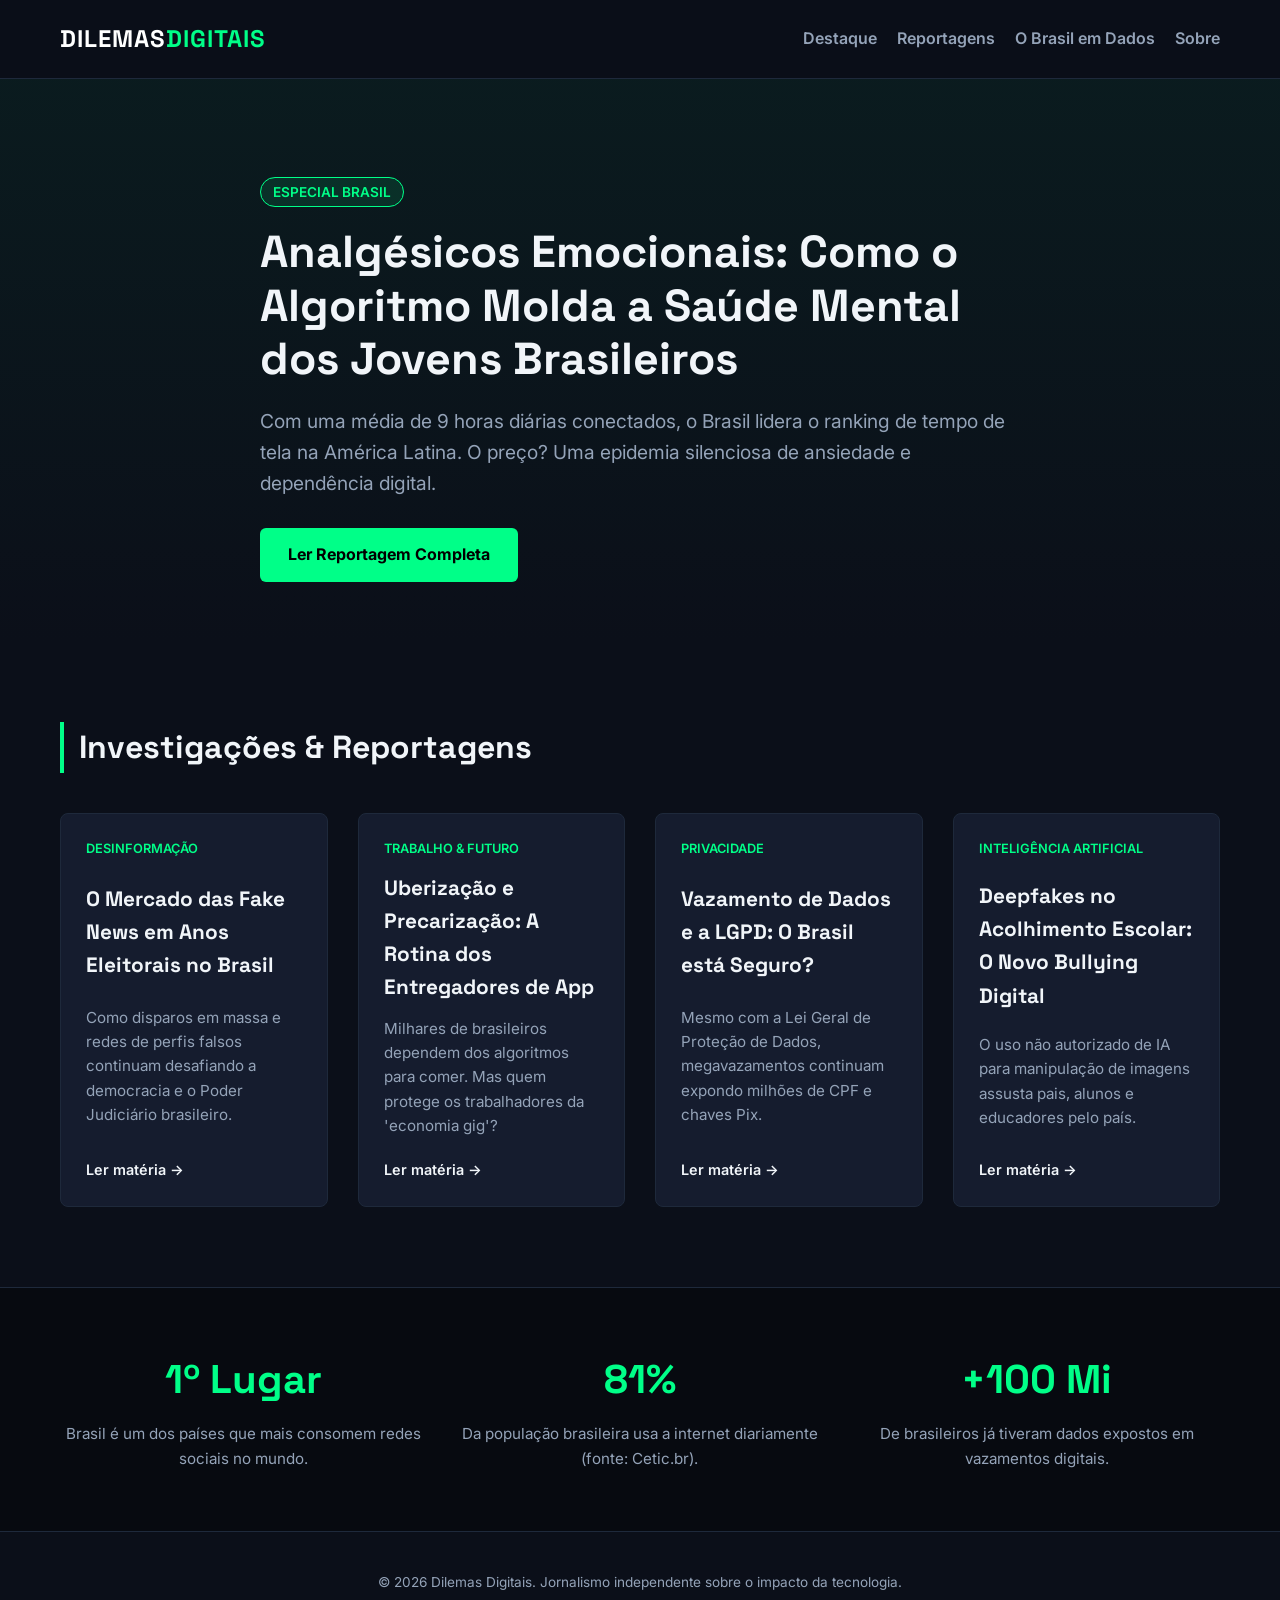
==== index.html @ 6accf489 "index e css" ====
<!DOCTYPE html>
<html lang="pt-BR">
<head>
    <meta charset="UTF-8">
    <meta name="viewport" content="width=device-width, initial-scale=1.0">
    <title>Dilemas Digitais | O Impacto da Tecnologia no Brasil</title>
    <link rel="stylesheet" href="style.css">
    <link rel="preconnect" href="https://fonts.googleapis.com">
    <link rel="preconnect" href="https://fonts.gstatic.com" crossorigin>
    <link href="https://fonts.googleapis.com/css2?family=Inter:wght@300;400;600;800&family=Space+Grotesk:wght@500;700&display=swap" rel="stylesheet">
</head>
<body>

    <header class="header">
        <div class="container nav-container">
            <a href="#" class="logo">DILEMAS<span>DIGITAIS</span></a>
            <nav>
                <ul class="nav-links">
                    <li><a href="#destaque">Destaque</a></li>
                    <li><a href="#reportagens">Reportagens</a></li>
                    <li><a href="#dados">O Brasil em Dados</a></li>
                    <li><a href="#sobre">Sobre</a></li>
                </ul>
            </nav>
        </div>
    </header>

    <section id="destaque" class="hero">
        <div class="container hero-content">
            <span class="badge">Especial Brasil</span>
            <h1>Analgésicos Emocionais: Como o Algoritmo Molda a Saúde Mental dos Jovens Brasileiros</h1>
            <p>Com uma média de 9 horas diárias conectados, o Brasil lidera o ranking de tempo de tela na América Latina. O preço? Uma epidemia silenciosa de ansiedade e dependência digital.</p>
            <a href="#" class="btn-main">Ler Reportagem Completa</a>
        </div>
    </section>

    <section id="reportagens" class="articles-section container">
        <h2 class="section-title">Investigações & Reportagens</h2>
        <div class="grid-articles">

            <article class="card">
                <div class="card-tag">Desinformação</div>
                <h3>O Mercado das Fake News em Anos Eleitorais no Brasil</h3>
                <p>Como disparos em massa e redes de perfis falsos continuam desafiando a democracia e o Poder Judiciário brasileiro.</p>
                <a href="#" class="read-more">Ler matéria &rarr;</a>
            </article>

            <article class="card">
                <div class="card-tag">Trabalho & Futuro</div>
                <h3>Uberização e Precarização: A Rotina dos Entregadores de App</h3>
                <p>Milhares de brasileiros dependem dos algoritmos para comer. Mas quem protege os trabalhadores da 'economia gig'?</p>
                <a href="#" class="read-more">Ler matéria &rarr;</a>
            </article>

            <article class="card">
                <div class="card-tag">Privacidade</div>
                <h3>Vazamento de Dados e a LGPD: O Brasil está Seguro?</h3>
                <p>Mesmo com a Lei Geral de Proteção de Dados, megavazamentos continuam expondo milhões de CPF e chaves Pix.</p>
                <a href="#" class="read-more">Ler matéria &rarr;</a>
            </article>

            <article class="card">
                <div class="card-tag">Inteligência Artificial</div>
                <h3>Deepfakes no Acolhimento Escolar: O Novo Bullying Digital</h3>
                <p>O uso não autorizado de IA para manipulação de imagens assusta pais, alunos e educadores pelo país.</p>
                <a href="#" class="read-more">Ler matéria &rarr;</a>
            </article>

        </div>
    </section>

    <section id="dados" class="stats-section">
        <div class="container grid-stats">
            <div class="stat-box">
                <h2>1º Lugar</h2>
                <p>Brasil é um dos países que mais consomem redes sociais no mundo.</p>
            </div>
            <div class="stat-box">
                <h2>81%</h2>
                <p>Da população brasileira usa a internet diariamente (fonte: Cetic.br).</p>
            </div>
            <div class="stat-box">
                <h2>+100 Mi</h2>
                <p>De brasileiros já tiveram dados expostos em vazamentos digitais.</p>
            </div>
        </div>
    </section>

    <footer class="footer">
        <div class="container footer-content">
            <p>&copy; 2026 Dilemas Digitais. Jornalismo independente sobre o impacto da tecnologia.</p>
        </div>
    </footer>

</body>
</html>
---- style.css ----
/* --- RESET E VARIÁVEIS --- */
* {
    margin: 0;
    padding: 0;
    box-sizing: border-box;
}

:root {
    --bg-color: #0b0f19;
    --card-bg: #151c2e;
    --accent-color: #00ff88;
    --text-primary: #f1f5f9;
    --text-secondary: #94a3b8;
    --font-heading: 'Space Grotesk', sans-serif;
    --font-body: 'Inter', sans-serif;
}

body {
    background-color: var(--bg-color);
    color: var(--text-primary);
    font-family: var(--font-body);
    line-height: 1.6;
}

.container {
    max-width: 1200px;
    margin: 0 auto;
    padding: 0 20px;
}

/* --- CABEÇALHO --- */
.header {
    background-color: rgba(11, 15, 25, 0.9);
    backdrop-filter: blur(10px);
    border-bottom: 1px solid #1e293b;
    position: sticky;
    top: 0;
    z-index: 100;
    padding: 20px 0;
}

.nav-container {
    display: flex;
    justify-content: space-between;
    align-items: center;
}

.logo {
    font-family: var(--font-heading);
    font-size: 1.5rem;
    font-weight: 700;
    color: #fff;
    text-decoration: none;
    letter-spacing: 1px;
}

.logo span {
    color: var(--accent-color);
}

.nav-links {
    display: flex;
    list-style: none;
    gap: 20px;
}

.nav-links a {
    color: var(--text-secondary);
    text-decoration: none;
    font-weight: 600;
    transition: color 0.3s;
}

.nav-links a:hover {
    color: var(--accent-color);
}

/* --- HERO SECTION --- */
.hero {
    padding: 100px 0 60px;
    background: linear-gradient(180deg, rgba(0, 255, 136, 0.05) 0%, rgba(11, 15, 25, 1) 100%);
}

.hero-content {
    max-width: 800px;
}

.badge {
    background-color: rgba(0, 255, 136, 0.1);
    color: var(--accent-color);
    padding: 6px 12px;
    border-radius: 20px;
    font-size: 0.85rem;
    font-weight: 600;
    text-transform: uppercase;
    border: 1px solid var(--accent-color);
}

.hero h1 {
    font-family: var(--font-heading);
    font-size: 2.8rem;
    margin: 20px 0;
    line-height: 1.2;
}

.hero p {
    color: var(--text-secondary);
    font-size: 1.2rem;
    margin-bottom: 30px;
}

.btn-main {
    display: inline-block;
    background-color: var(--accent-color);
    color: #000;
    padding: 14px 28px;
    border-radius: 6px;
    text-decoration: none;
    font-weight: 700;
    transition: transform 0.2s, box-shadow 0.2s;
}

.btn-main:hover {
    transform: translateY(-2px);
    box-shadow: 0 0 15px rgba(0, 255, 136, 0.4);
}

/* --- REPORTAGENS (GRID) --- */
.articles-section {
    padding: 80px 20px;
}

.section-title {
    font-family: var(--font-heading);
    font-size: 2rem;
    margin-bottom: 40px;
    border-left: 4px solid var(--accent-color);
    padding-left: 15px;
}

.grid-articles {
    display: grid;
    grid-template-columns: repeat(auto-fit, minmax(260px, 1fr));
    gap: 30px;
}

.card {
    background-color: var(--card-bg);
    border: 1px solid #1e293b;
    border-radius: 8px;
    padding: 25px;
    display: flex;
    flex-direction: column;
    justify-content: space-between;
    transition: border-color 0.3s, transform 0.3s;
}

.card:hover {
    border-color: var(--accent-color);
    transform: translateY(-5px);
}

.card-tag {
    color: var(--accent-color);
    font-size: 0.8rem;
    font-weight: 600;
    text-transform: uppercase;
    margin-bottom: 12px;
}

.card h3 {
    font-family: var(--font-heading);
    font-size: 1.3rem;
    margin-bottom: 12px;
}

.card p {
    color: var(--text-secondary);
    font-size: 0.95rem;
    margin-bottom: 20px;
}

.read-more {
    color: var(--text-primary);
    text-decoration: none;
    font-weight: 600;
    font-size: 0.9rem;
    transition: color 0.3s;
}

.card:hover .read-more {
    color: var(--accent-color);
}

/* --- SEÇÃO DADOS/ESTATÍSTICAS --- */
.stats-section {
    background-color: #070a10;
    border-top: 1px solid #1e293b;
    border-bottom: 1px solid #1e293b;
    padding: 60px 0;
}

.grid-stats {
    display: grid;
    grid-template-columns: repeat(auto-fit, minmax(200px, 1fr));
    gap: 30px;
    text-align: center;
}

.stat-box h2 {
    font-family: var(--font-heading);
    font-size: 2.5rem;
    color: var(--accent-color);
    margin-bottom: 10px;
}

.stat-box p {
    color: var(--text-secondary);
    font-size: 0.95rem;
}

/* --- RODAPÉ --- */
.footer {
    padding: 40px 0;
    text-align: center;
    color: var(--text-secondary);
    font-size: 0.85rem;
}

/* --- RESPONSIVIDADE --- */
@media (max-width: 768px) {
    .nav-container {
        flex-direction: column;
        gap: 15px;
    }
    
    .hero h1 {
        font-size: 2rem;
    }
}
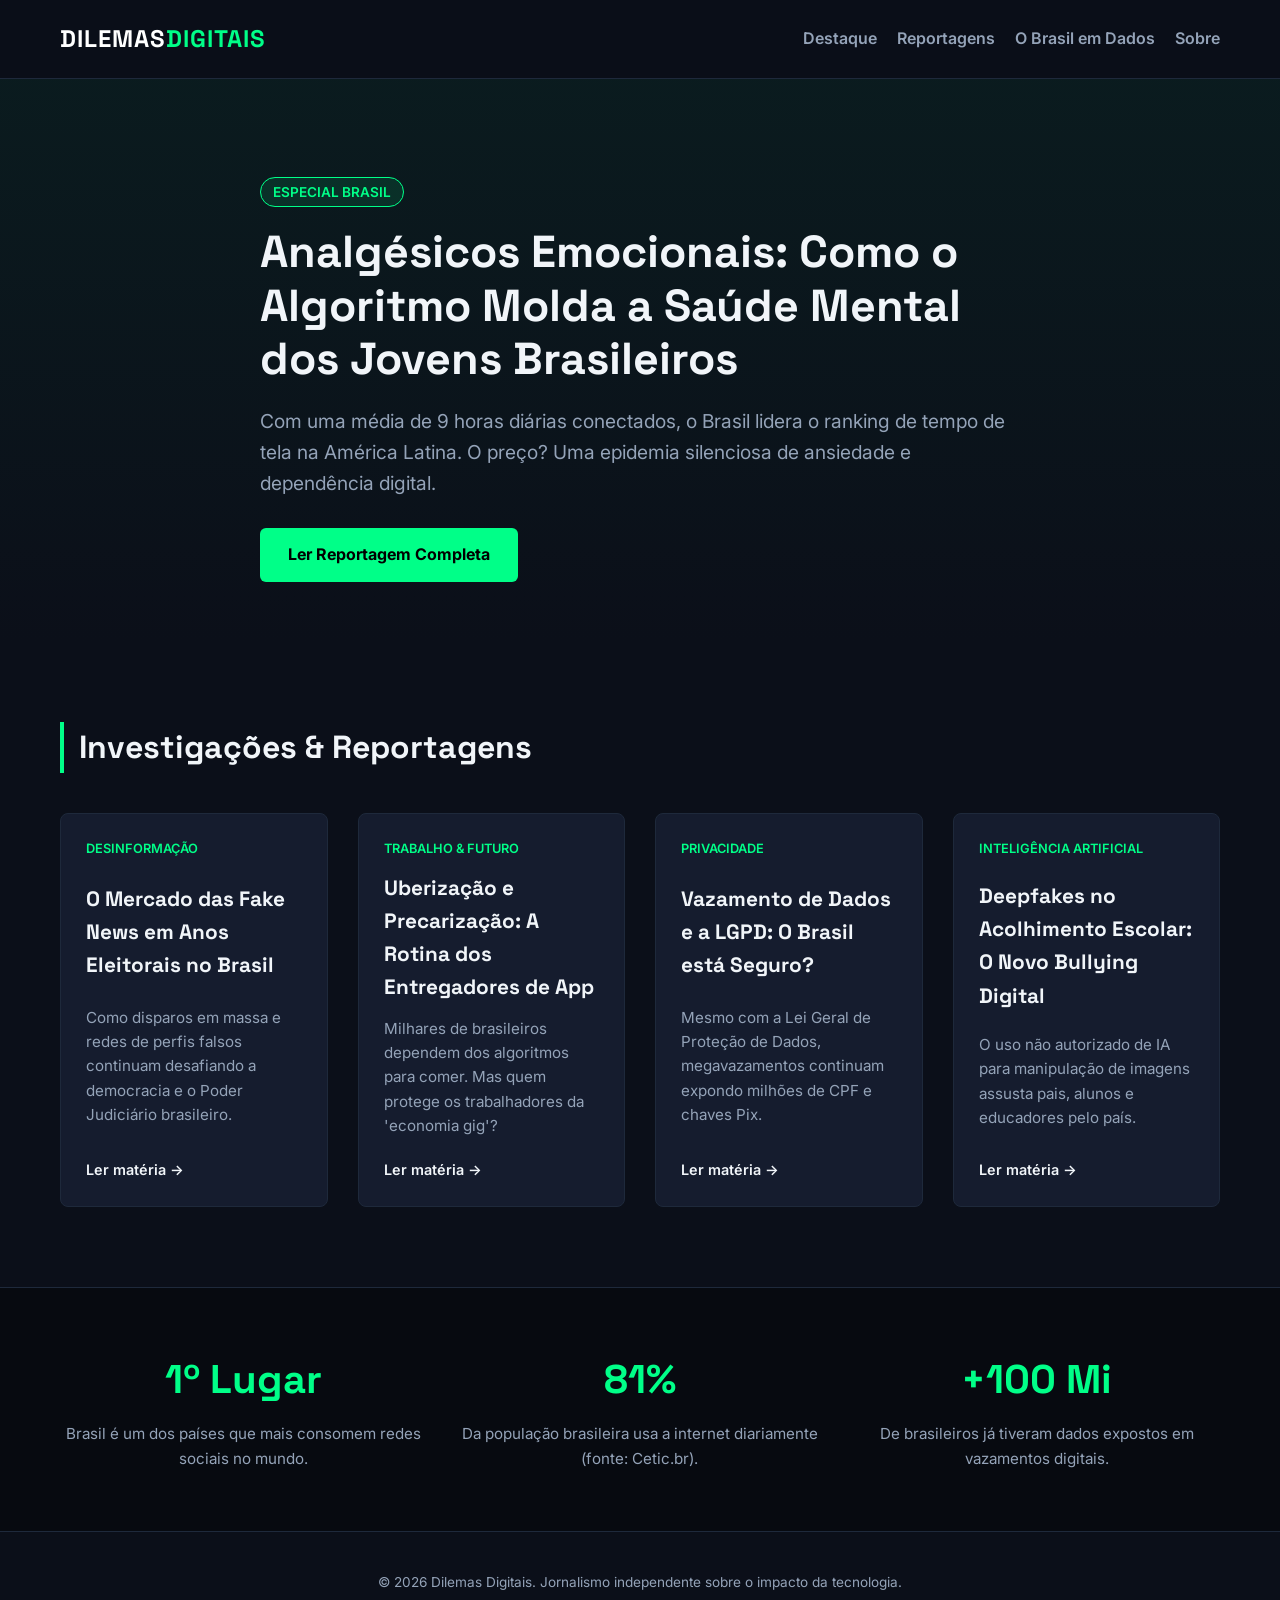
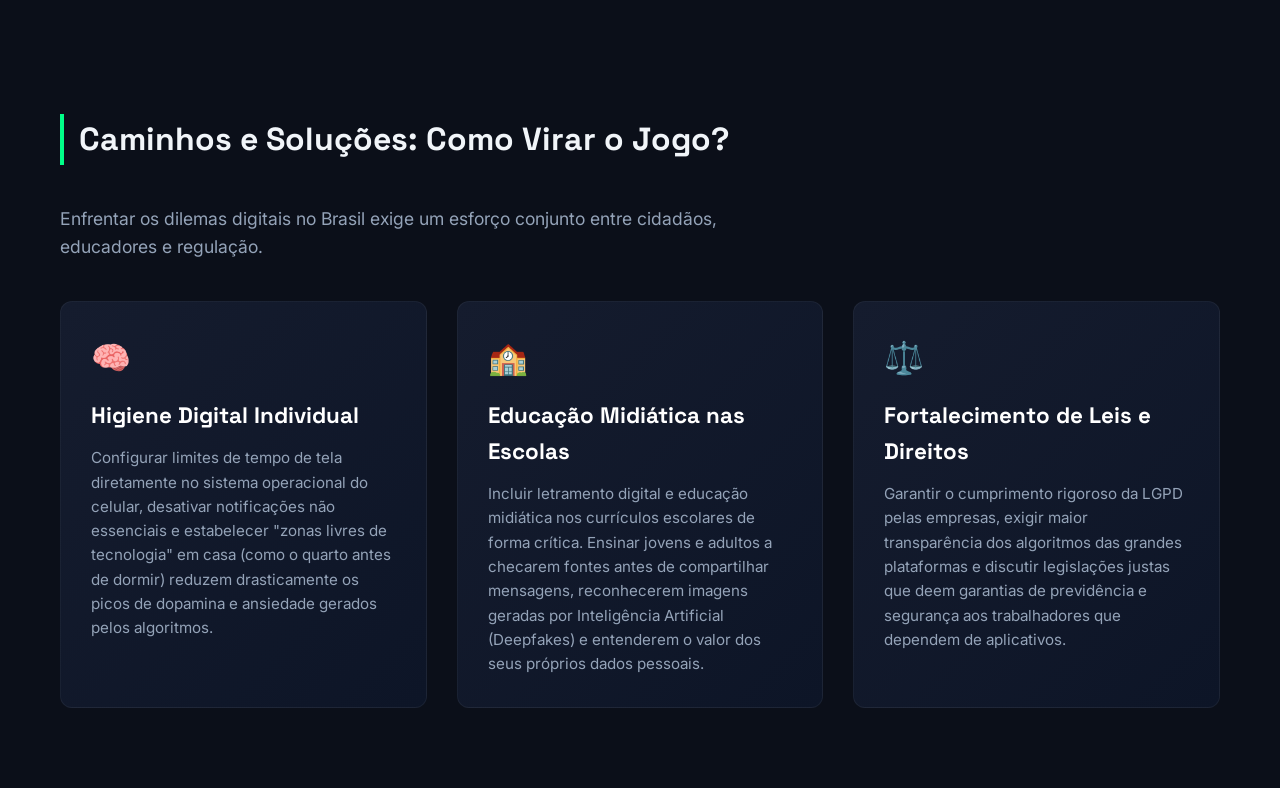
==== commit 7eda8b0d: "dilemas e solução" ====
--- a/index.html
+++ b/index.html
@@ -93,4 +93,34 @@
     </footer>
 
 </body>
-</html>+</html>
+<!-- Seção de Soluções e Caminhos -->
+    <section id="solucoes" class="solutions-section container">
+        <h2 class="section-title">Caminhos e Soluções: Como Virar o Jogo?</h2>
+        <p class="section-subtitle">Enfrentar os dilemas digitais no Brasil exige um esforço conjunto entre cidadãos, educadores e regulação.</p>
+        
+        <div class="grid-solutions">
+            
+            <!-- Bloco 1 -->
+            <div class="solution-box">
+                <div class="icon-wrap">🧠</div>
+                <h3>Higiene Digital Individual</h3>
+                <p>Configurar limites de tempo de tela diretamente no sistema operacional do celular, desativar notificações não essenciais e estabelecer "zonas livres de tecnologia" em casa (como o quarto antes de dormir) reduzem drasticamente os picos de dopamina e ansiedade gerados pelos algoritmos.</p>
+            </div>
+
+            <!-- Bloco 2 -->
+            <div class="solution-box">
+                <div class="icon-wrap">🏫</div>
+                <h3>Educação Midiática nas Escolas</h3>
+                <p>Incluir letramento digital e educação midiática nos currículos escolares de forma crítica. Ensinar jovens e adultos a checarem fontes antes de compartilhar mensagens, reconhecerem imagens geradas por Inteligência Artificial (Deepfakes) e entenderem o valor dos seus próprios dados pessoais.</p>
+            </div>
+
+            <!-- Bloco 3 -->
+            <div class="solution-box">
+                <div class="icon-wrap">⚖️</div>
+                <h3>Fortalecimento de Leis e Direitos</h3>
+                <p>Garantir o cumprimento rigoroso da LGPD pelas empresas, exigir maior transparência dos algoritmos das grandes plataformas e discutir legislações justas que deem garantias de previdência e segurança aos trabalhadores que dependem de aplicativos.</p>
+            </div>
+
+        </div>
+    </section>
--- a/style.css
+++ b/style.css
@@ -237,4 +237,52 @@
     .hero h1 {
         font-size: 2rem;
     }
+}
+/* --- SEÇÃO DE SOLUÇÕES --- */
+.solutions-section {
+    padding: 80px 20px;
+}
+
+.section-subtitle {
+    color: var(--text-secondary);
+    font-size: 1.1rem;
+    margin-bottom: 40px;
+    max-width: 700px;
+}
+
+.grid-solutions {
+    display: grid;
+    grid-template-columns: repeat(auto-fit, minmax(300px, 1fr));
+    gap: 30px;
+}
+
+.solution-box {
+    background: linear-gradient(135deg, #151c2e 0%, #0d1527 100%);
+    border: 1px solid rgba(255, 255, 255, 0.05);
+    border-radius: 12px;
+    padding: 30px;
+    transition: transform 0.3s;
+}
+
+.solution-box:hover {
+    transform: translateY(-3px);
+    box-shadow: 0 10px 20px rgba(0, 0, 0, 0.2);
+}
+
+.icon-wrap {
+    font-size: 2rem;
+    margin-bottom: 15px;
+}
+
+.solution-box h3 {
+    font-family: var(--font-heading);
+    font-size: 1.4rem;
+    color: #fff;
+    margin-bottom: 12px;
+}
+
+.solution-box p {
+    color: var(--text-secondary);
+    font-size: 0.95rem;
+    line-height: 1.6;
 }
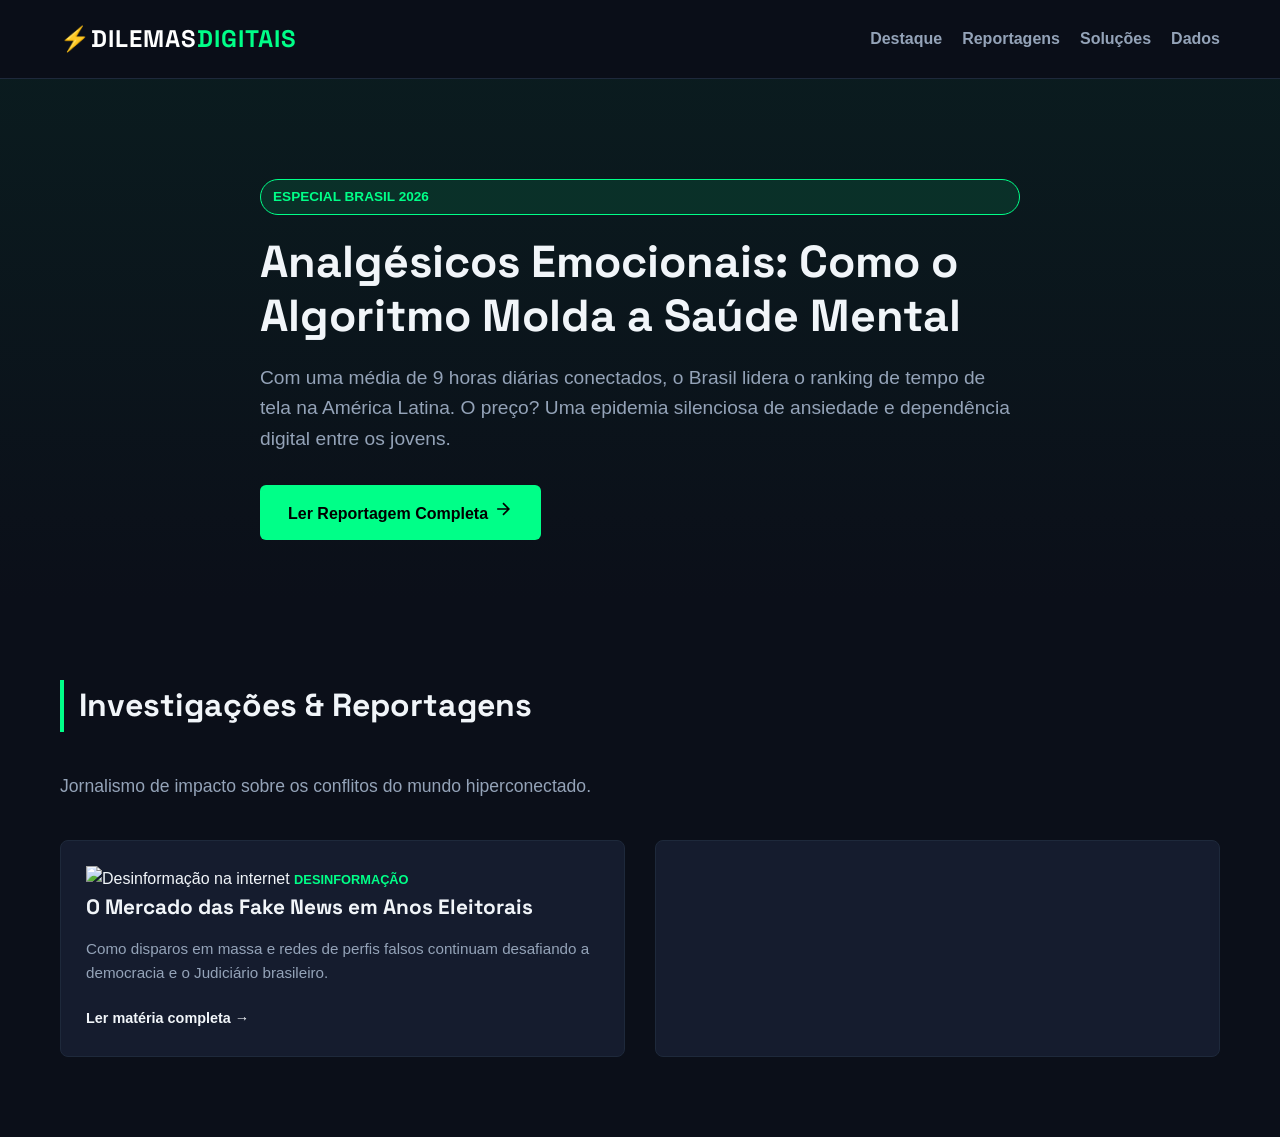
==== commit 5d8253c9: "kkkkk" ====
--- a/index.html
+++ b/index.html
@@ -7,120 +7,60 @@
     <link rel="stylesheet" href="style.css">
     <link rel="preconnect" href="https://fonts.googleapis.com">
     <link rel="preconnect" href="https://fonts.gstatic.com" crossorigin>
-    <link href="https://fonts.googleapis.com/css2?family=Inter:wght@300;400;600;800&family=Space+Grotesk:wght@500;700&display=swap" rel="stylesheet">
+    <link href="https://fonts.googleapis.com/css2?family=Plus+Jakarta+Sans:wght@400;600;700;800&family=Space+Grotesk:wght@500;700&display=swap" rel="stylesheet">
 </head>
 <body>
 
     <header class="header">
         <div class="container nav-container">
-            <a href="#" class="logo">DILEMAS<span>DIGITAIS</span></a>
+            <a href="index.html" class="logo">
+                <span class="logo-icon">⚡</span>DILEMAS<span class="highlight">DIGITAIS</span>
+            </a>
             <nav>
                 <ul class="nav-links">
                     <li><a href="#destaque">Destaque</a></li>
                     <li><a href="#reportagens">Reportagens</a></li>
-                    <li><a href="#dados">O Brasil em Dados</a></li>
-                    <li><a href="#sobre">Sobre</a></li>
+                    <li><a href="#solucoes">Soluções</a></li>
+                    <li><a href="#dados">Dados</a></li>
                 </ul>
             </nav>
         </div>
     </header>
 
-    <section id="destaque" class="hero">
-        <div class="container hero-content">
-            <span class="badge">Especial Brasil</span>
-            <h1>Analgésicos Emocionais: Como o Algoritmo Molda a Saúde Mental dos Jovens Brasileiros</h1>
-            <p>Com uma média de 9 horas diárias conectados, o Brasil lidera o ranking de tempo de tela na América Latina. O preço? Uma epidemia silenciosa de ansiedade e dependência digital.</p>
-            <a href="#" class="btn-main">Ler Reportagem Completa</a>
-        </div>
-    </section>
+    <main>
+        <section id="destaque" class="hero">
+            <div class="hero-overlay"></div>
+            <div class="container hero-content">
+                <div class="badge"><span class="pulse-dot"></span> Especial Brasil 2026</div>
+                <h1>Analgésicos Emocionais: Como o Algoritmo Molda a Saúde Mental</h1>
+                <p>Com uma média de 9 horas diárias conectados, o Brasil lidera o ranking de tempo de tela na América Latina. O preço? Uma epidemia silenciosa de ansiedade e dependência digital entre os jovens.</p>
+                <a href="materia-saude-mental.html" class="btn-main">
+                    <span>Ler Reportagem Completa</span>
+                    <svg width="20" height="20" viewBox="0 0 24 24" fill="none" stroke="currentColor" stroke-width="2"><path d="M5 12h14M12 5l7 7-7 7"/></svg>
+                </a>
+            </div>
+        </section>
 
-    <section id="reportagens" class="articles-section container">
-        <h2 class="section-title">Investigações & Reportagens</h2>
-        <div class="grid-articles">
-
-            <article class="card">
-                <div class="card-tag">Desinformação</div>
-                <h3>O Mercado das Fake News em Anos Eleitorais no Brasil</h3>
-                <p>Como disparos em massa e redes de perfis falsos continuam desafiando a democracia e o Poder Judiciário brasileiro.</p>
-                <a href="#" class="read-more">Ler matéria &rarr;</a>
-            </article>
-
-            <article class="card">
-                <div class="card-tag">Trabalho & Futuro</div>
-                <h3>Uberização e Precarização: A Rotina dos Entregadores de App</h3>
-                <p>Milhares de brasileiros dependem dos algoritmos para comer. Mas quem protege os trabalhadores da 'economia gig'?</p>
-                <a href="#" class="read-more">Ler matéria &rarr;</a>
-            </article>
-
-            <article class="card">
-                <div class="card-tag">Privacidade</div>
-                <h3>Vazamento de Dados e a LGPD: O Brasil está Seguro?</h3>
-                <p>Mesmo com a Lei Geral de Proteção de Dados, megavazamentos continuam expondo milhões de CPF e chaves Pix.</p>
-                <a href="#" class="read-more">Ler matéria &rarr;</a>
-            </article>
-
-            <article class="card">
-                <div class="card-tag">Inteligência Artificial</div>
-                <h3>Deepfakes no Acolhimento Escolar: O Novo Bullying Digital</h3>
-                <p>O uso não autorizado de IA para manipulação de imagens assusta pais, alunos e educadores pelo país.</p>
-                <a href="#" class="read-more">Ler matéria &rarr;</a>
-            </article>
-
-        </div>
-    </section>
-
-    <section id="dados" class="stats-section">
-        <div class="container grid-stats">
-            <div class="stat-box">
-                <h2>1º Lugar</h2>
-                <p>Brasil é um dos países que mais consomem redes sociais no mundo.</p>
-            </div>
-            <div class="stat-box">
-                <h2>81%</h2>
-                <p>Da população brasileira usa a internet diariamente (fonte: Cetic.br).</p>
-            </div>
-            <div class="stat-box">
-                <h2>+100 Mi</h2>
-                <p>De brasileiros já tiveram dados expostos em vazamentos digitais.</p>
-            </div>
-        </div>
-    </section>
-
-    <footer class="footer">
-        <div class="container footer-content">
-            <p>&copy; 2026 Dilemas Digitais. Jornalismo independente sobre o impacto da tecnologia.</p>
-        </div>
-    </footer>
-
-</body>
-</html>
-<!-- Seção de Soluções e Caminhos -->
-    <section id="solucoes" class="solutions-section container">
-        <h2 class="section-title">Caminhos e Soluções: Como Virar o Jogo?</h2>
-        <p class="section-subtitle">Enfrentar os dilemas digitais no Brasil exige um esforço conjunto entre cidadãos, educadores e regulação.</p>
-        
-        <div class="grid-solutions">
-            
-            <!-- Bloco 1 -->
-            <div class="solution-box">
-                <div class="icon-wrap">🧠</div>
-                <h3>Higiene Digital Individual</h3>
-                <p>Configurar limites de tempo de tela diretamente no sistema operacional do celular, desativar notificações não essenciais e estabelecer "zonas livres de tecnologia" em casa (como o quarto antes de dormir) reduzem drasticamente os picos de dopamina e ansiedade gerados pelos algoritmos.</p>
+        <section id="reportagens" class="articles-section container">
+            <div class="section-header">
+                <h2 class="section-title">Investigações & Reportagens</h2>
+                <p class="section-subtitle">Jornalismo de impacto sobre os conflitos do mundo hiperconectado.</p>
             </div>
 
-            <!-- Bloco 2 -->
-            <div class="solution-box">
-                <div class="icon-wrap">🏫</div>
-                <h3>Educação Midiática nas Escolas</h3>
-                <p>Incluir letramento digital e educação midiática nos currículos escolares de forma crítica. Ensinar jovens e adultos a checarem fontes antes de compartilhar mensagens, reconhecerem imagens geradas por Inteligência Artificial (Deepfakes) e entenderem o valor dos seus próprios dados pessoais.</p>
-            </div>
+            <div class="grid-articles">
 
-            <!-- Bloco 3 -->
-            <div class="solution-box">
-                <div class="icon-wrap">⚖️</div>
-                <h3>Fortalecimento de Leis e Direitos</h3>
-                <p>Garantir o cumprimento rigoroso da LGPD pelas empresas, exigir maior transparência dos algoritmos das grandes plataformas e discutir legislações justas que deem garantias de previdência e segurança aos trabalhadores que dependem de aplicativos.</p>
-            </div>
+                <article class="card">
+                    <div class="card-image">
+                        <img src="https://images.unsplash.com/photo-1526374965328-7f61d4dc18c5?auto=format&fit=crop&w=600&q=80" alt="Desinformação na internet">
+                        <span class="card-tag tag-red">Desinformação</span>
+                    </div>
+                    <div class="card-body">
+                        <h3>O Mercado das Fake News em Anos Eleitorais</h3>
+                        <p>Como disparos em massa e redes de perfis falsos continuam desafiando a democracia e o Judiciário brasileiro.</p>
+                        <a href="materia-fake-news.html" class="read-more">Ler matéria completa <span>&rarr;</span></a>
+                    </div>
+                </article>
 
-        </div>
-    </section>+                <article class="card">
+                    <div class="card-image">
+                        <img src="https://images.unsplash
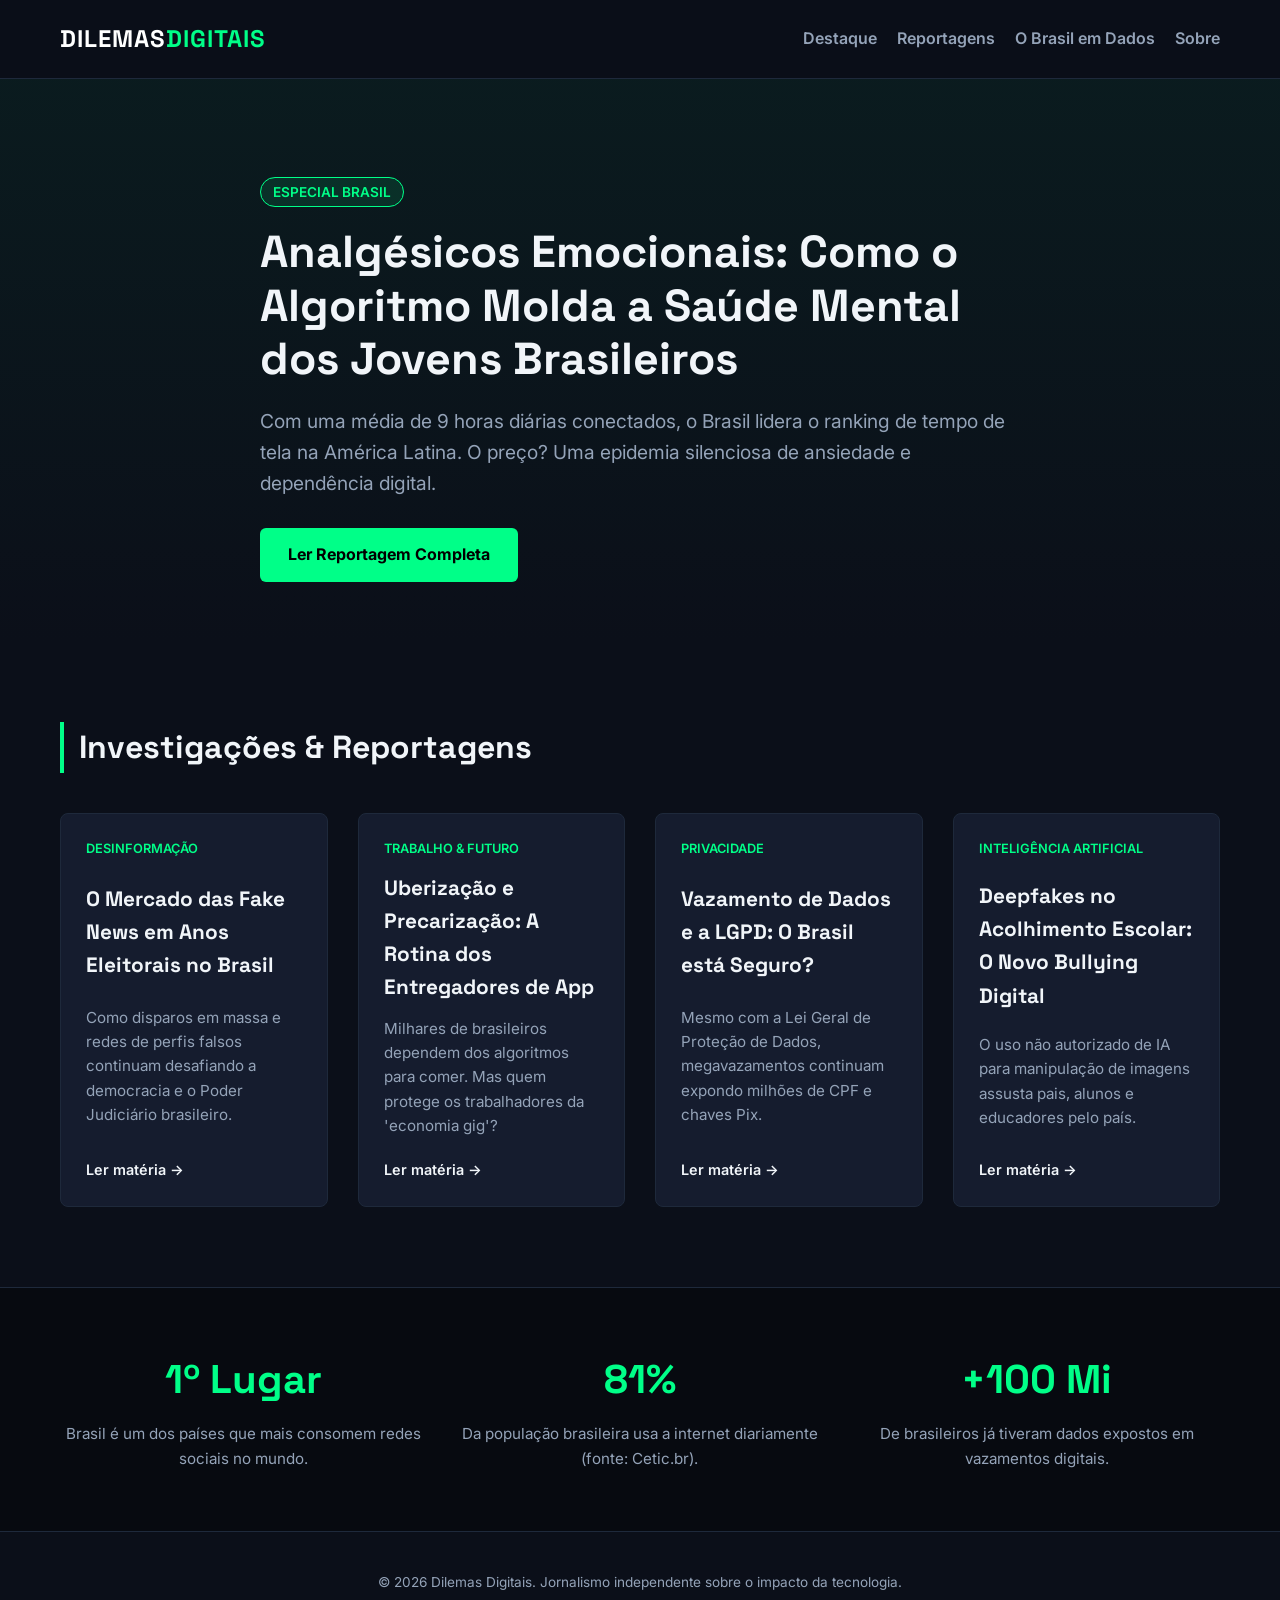
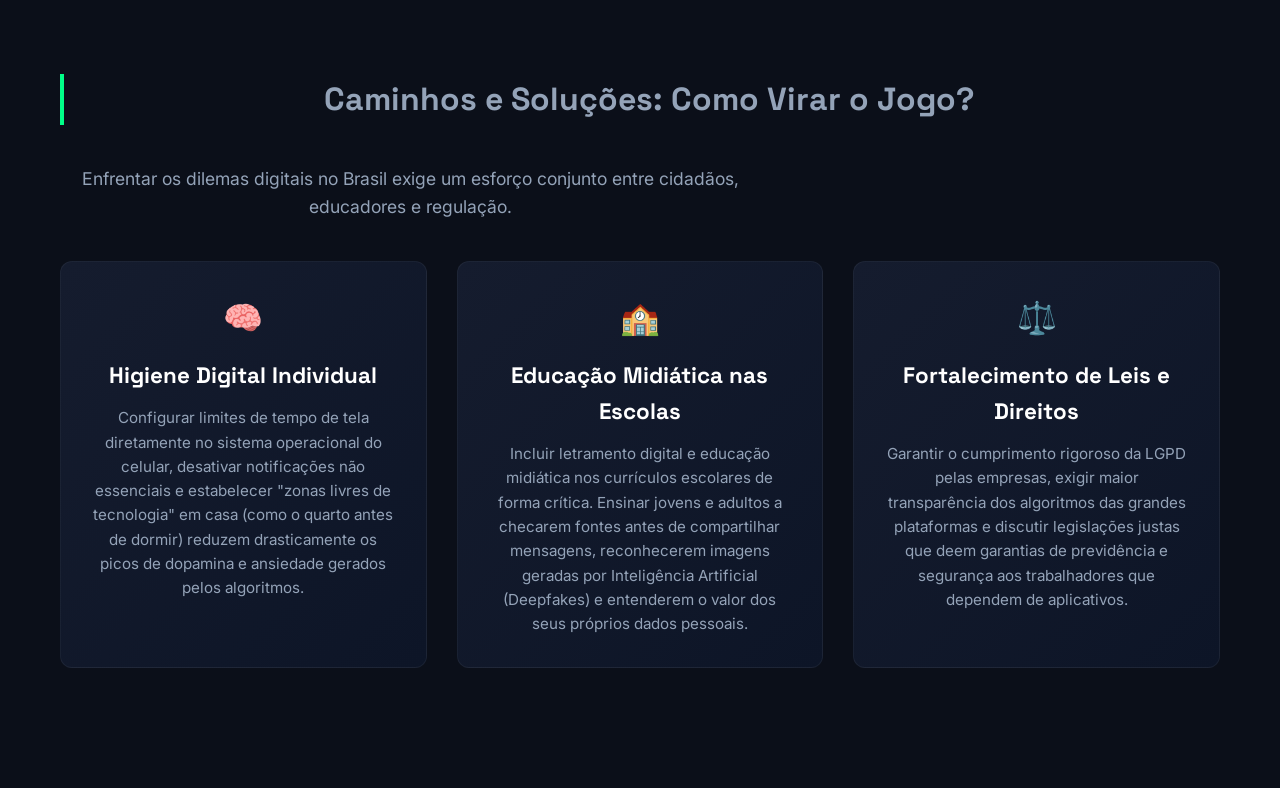
==== commit 18ce50a8: "index" ====
--- a/index.html
+++ b/index.html
@@ -7,60 +7,120 @@
     <link rel="stylesheet" href="style.css">
     <link rel="preconnect" href="https://fonts.googleapis.com">
     <link rel="preconnect" href="https://fonts.gstatic.com" crossorigin>
-    <link href="https://fonts.googleapis.com/css2?family=Plus+Jakarta+Sans:wght@400;600;700;800&family=Space+Grotesk:wght@500;700&display=swap" rel="stylesheet">
+    <link href="https://fonts.googleapis.com/css2?family=Inter:wght@300;400;600;800&family=Space+Grotesk:wght@500;700&display=swap" rel="stylesheet">
 </head>
 <body>
 
     <header class="header">
         <div class="container nav-container">
-            <a href="index.html" class="logo">
-                <span class="logo-icon">⚡</span>DILEMAS<span class="highlight">DIGITAIS</span>
-            </a>
+            <a href="#" class="logo">DILEMAS<span>DIGITAIS</span></a>
             <nav>
                 <ul class="nav-links">
                     <li><a href="#destaque">Destaque</a></li>
                     <li><a href="#reportagens">Reportagens</a></li>
-                    <li><a href="#solucoes">Soluções</a></li>
-                    <li><a href="#dados">Dados</a></li>
+                    <li><a href="#dados">O Brasil em Dados</a></li>
+                    <li><a href="#sobre">Sobre</a></li>
                 </ul>
             </nav>
         </div>
     </header>
 
-    <main>
-        <section id="destaque" class="hero">
-            <div class="hero-overlay"></div>
-            <div class="container hero-content">
-                <div class="badge"><span class="pulse-dot"></span> Especial Brasil 2026</div>
-                <h1>Analgésicos Emocionais: Como o Algoritmo Molda a Saúde Mental</h1>
-                <p>Com uma média de 9 horas diárias conectados, o Brasil lidera o ranking de tempo de tela na América Latina. O preço? Uma epidemia silenciosa de ansiedade e dependência digital entre os jovens.</p>
-                <a href="materia-saude-mental.html" class="btn-main">
-                    <span>Ler Reportagem Completa</span>
-                    <svg width="20" height="20" viewBox="0 0 24 24" fill="none" stroke="currentColor" stroke-width="2"><path d="M5 12h14M12 5l7 7-7 7"/></svg>
-                </a>
+    <section id="destaque" class="hero">
+        <div class="container hero-content">
+            <span class="badge">Especial Brasil</span>
+            <h1>Analgésicos Emocionais: Como o Algoritmo Molda a Saúde Mental dos Jovens Brasileiros</h1>
+            <p>Com uma média de 9 horas diárias conectados, o Brasil lidera o ranking de tempo de tela na América Latina. O preço? Uma epidemia silenciosa de ansiedade e dependência digital.</p>
+            <a href="#" class="btn-main">Ler Reportagem Completa</a>
+        </div>
+    </section>
+
+    <section id="reportagens" class="articles-section container">
+        <h2 class="section-title">Investigações & Reportagens</h2>
+        <div class="grid-articles">
+
+            <article class="card">
+                <div class="card-tag">Desinformação</div>
+                <h3>O Mercado das Fake News em Anos Eleitorais no Brasil</h3>
+                <p>Como disparos em massa e redes de perfis falsos continuam desafiando a democracia e o Poder Judiciário brasileiro.</p>
+                <a href="#" class="read-more">Ler matéria &rarr;</a>
+            </article>
+
+            <article class="card">
+                <div class="card-tag">Trabalho & Futuro</div>
+                <h3>Uberização e Precarização: A Rotina dos Entregadores de App</h3>
+                <p>Milhares de brasileiros dependem dos algoritmos para comer. Mas quem protege os trabalhadores da 'economia gig'?</p>
+                <a href="#" class="read-more">Ler matéria &rarr;</a>
+            </article>
+
+            <article class="card">
+                <div class="card-tag">Privacidade</div>
+                <h3>Vazamento de Dados e a LGPD: O Brasil está Seguro?</h3>
+                <p>Mesmo com a Lei Geral de Proteção de Dados, megavazamentos continuam expondo milhões de CPF e chaves Pix.</p>
+                <a href="#" class="read-more">Ler matéria &rarr;</a>
+            </article>
+
+            <article class="card">
+                <div class="card-tag">Inteligência Artificial</div>
+                <h3>Deepfakes no Acolhimento Escolar: O Novo Bullying Digital</h3>
+                <p>O uso não autorizado de IA para manipulação de imagens assusta pais, alunos e educadores pelo país.</p>
+                <a href="#" class="read-more">Ler matéria &rarr;</a>
+            </article>
+
+        </div>
+    </section>
+
+    <section id="dados" class="stats-section">
+        <div class="container grid-stats">
+            <div class="stat-box">
+                <h2>1º Lugar</h2>
+                <p>Brasil é um dos países que mais consomem redes sociais no mundo.</p>
             </div>
-        </section>
+            <div class="stat-box">
+                <h2>81%</h2>
+                <p>Da população brasileira usa a internet diariamente (fonte: Cetic.br).</p>
+            </div>
+            <div class="stat-box">
+                <h2>+100 Mi</h2>
+                <p>De brasileiros já tiveram dados expostos em vazamentos digitais.</p>
+            </div>
+        </div>
+    </section>
 
-        <section id="reportagens" class="articles-section container">
-            <div class="section-header">
-                <h2 class="section-title">Investigações & Reportagens</h2>
-                <p class="section-subtitle">Jornalismo de impacto sobre os conflitos do mundo hiperconectado.</p>
+    <footer class="footer">
+        <div class="container footer-content">
+            <p>&copy; 2026 Dilemas Digitais. Jornalismo independente sobre o impacto da tecnologia.</p>
+        </div>
+        <!-- Seção de Soluções e Caminhos -->
+    <section id="solucoes" class="solutions-section container">
+        <h2 class="section-title">Caminhos e Soluções: Como Virar o Jogo?</h2>
+        <p class="section-subtitle">Enfrentar os dilemas digitais no Brasil exige um esforço conjunto entre cidadãos, educadores e regulação.</p>
+        
+        <div class="grid-solutions">
+            
+            <!-- Bloco 1 -->
+            <div class="solution-box">
+                <div class="icon-wrap">🧠</div>
+                <h3>Higiene Digital Individual</h3>
+                <p>Configurar limites de tempo de tela diretamente no sistema operacional do celular, desativar notificações não essenciais e estabelecer "zonas livres de tecnologia" em casa (como o quarto antes de dormir) reduzem drasticamente os picos de dopamina e ansiedade gerados pelos algoritmos.</p>
             </div>
 
-            <div class="grid-articles">
+            <!-- Bloco 2 -->
+            <div class="solution-box">
+                <div class="icon-wrap">🏫</div>
+                <h3>Educação Midiática nas Escolas</h3>
+                <p>Incluir letramento digital e educação midiática nos currículos escolares de forma crítica. Ensinar jovens e adultos a checarem fontes antes de compartilhar mensagens, reconhecerem imagens geradas por Inteligência Artificial (Deepfakes) e entenderem o valor dos seus próprios dados pessoais.</p>
+            </div>
 
-                <article class="card">
-                    <div class="card-image">
-                        <img src="https://images.unsplash.com/photo-1526374965328-7f61d4dc18c5?auto=format&fit=crop&w=600&q=80" alt="Desinformação na internet">
-                        <span class="card-tag tag-red">Desinformação</span>
-                    </div>
-                    <div class="card-body">
-                        <h3>O Mercado das Fake News em Anos Eleitorais</h3>
-                        <p>Como disparos em massa e redes de perfis falsos continuam desafiando a democracia e o Judiciário brasileiro.</p>
-                        <a href="materia-fake-news.html" class="read-more">Ler matéria completa <span>&rarr;</span></a>
-                    </div>
-                </article>
+            <!-- Bloco 3 -->
+            <div class="solution-box">
+                <div class="icon-wrap">⚖️</div>
+                <h3>Fortalecimento de Leis e Direitos</h3>
+                <p>Garantir o cumprimento rigoroso da LGPD pelas empresas, exigir maior transparência dos algoritmos das grandes plataformas e discutir legislações justas que deem garantias de previdência e segurança aos trabalhadores que dependem de aplicativos.</p>
+            </div>
 
-                <article class="card">
-                    <div class="card-image">
-                        <img src="https://images.unsplash+        </div>
+    </section>
+    </footer>
+
+</body>
+</html>
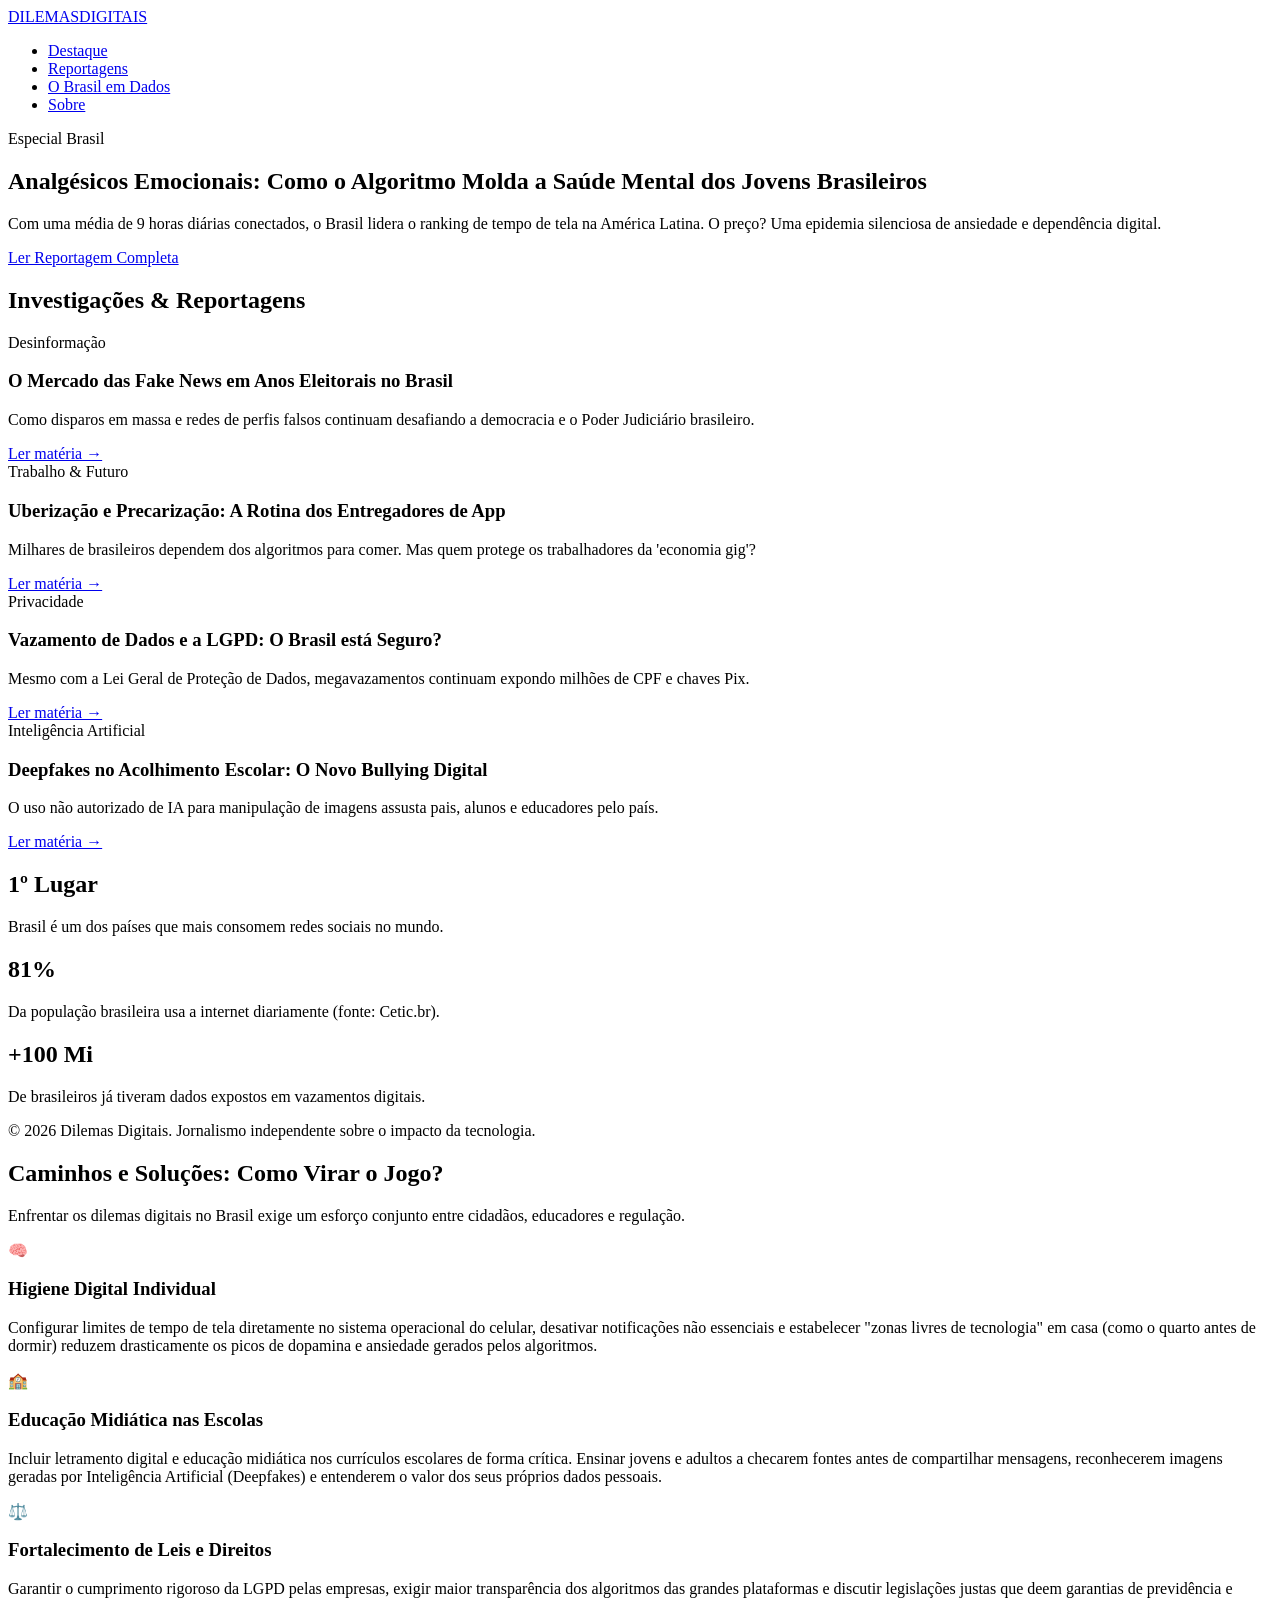
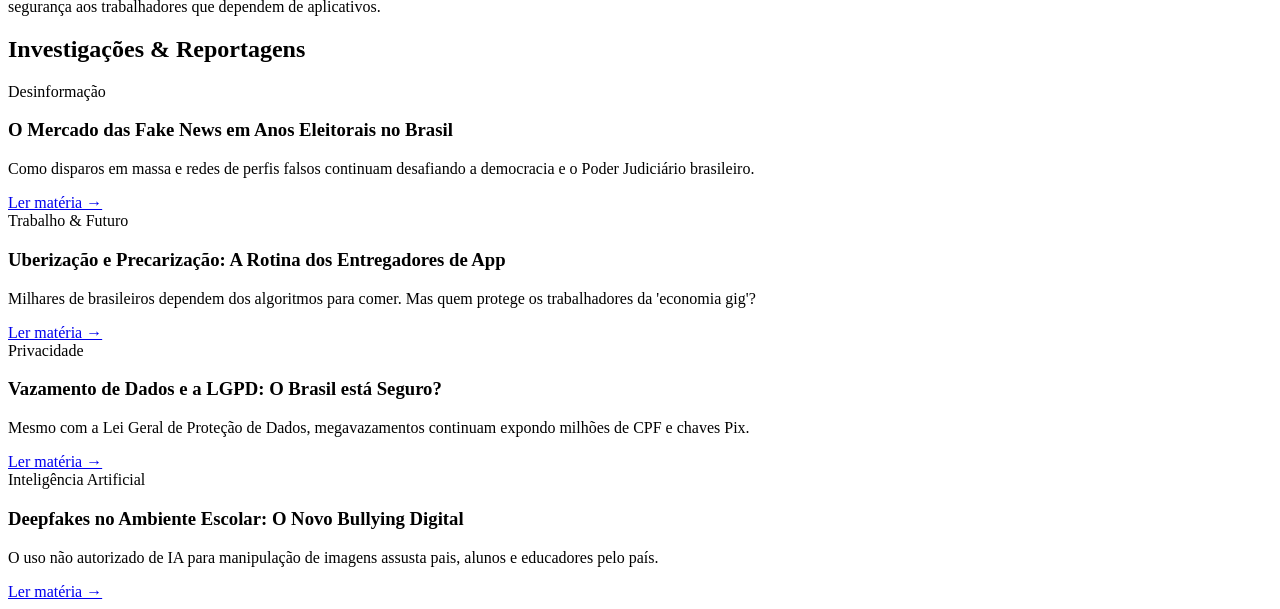
==== commit 4a2f9ac4: "..." ====
--- a/index.html
+++ b/index.html
@@ -121,6 +121,51 @@
         </div>
     </section>
     </footer>
+<section id="reportagens" class="articles-section container">
+        <h2 class="section-title">Investigações & Reportagens</h2>
+        <div class="grid-articles">
 
+            <article class="card">
+                <div class="card-tag">Desinformação</div>
+                <h3>O Mercado das Fake News em Anos Eleitorais no Brasil</h3>
+                <p>Como disparos em massa e redes de perfis falsos continuam desafiando a democracia e o Poder Judiciário brasileiro.</p>
+                <a href="#" class="read-more" data-article="fakenews">Ler matéria &rarr;</a>
+            </article>
+
+            <article class="card">
+                <div class="card-tag">Trabalho & Futuro</div>
+                <h3>Uberização e Precarização: A Rotina dos Entregadores de App</h3>
+                <p>Milhares de brasileiros dependem dos algoritmos para comer. Mas quem protege os trabalhadores da 'economia gig'?</p>
+                <a href="#" class="read-more" data-article="uberizacao">Ler matéria &rarr;</a>
+            </article>
+
+            <article class="card">
+                <div class="card-tag">Privacidade</div>
+                <h3>Vazamento de Dados e a LGPD: O Brasil está Seguro?</h3>
+                <p>Mesmo com a Lei Geral de Proteção de Dados, megavazamentos continuam expondo milhões de CPF e chaves Pix.</p>
+                <a href="#" class="read-more" data-article="lgpd">Ler matéria &rarr;</a>
+            </article>
+
+            <article class="card">
+                <div class="card-tag">Inteligência Artificial</div>
+                <h3>Deepfakes no Ambiente Escolar: O Novo Bullying Digital</h3>
+                <p>O uso não autorizado de IA para manipulação de imagens assusta pais, alunos e educadores pelo país.</p>
+                <a href="#" class="read-more" data-article="deepfakes">Ler matéria &rarr;</a>
+            </article>
+
+        </div>
+    </section>
+
+    <!-- ESTRUTURA DO MODAL (Insira logo antes da tag de fechamento </body>) -->
+    <div id="article-modal" class="modal">
+        <div class="modal-content">
+            <span class="close-modal">&times;</span>
+            <div class="modal-tag" id="modal-tag">TAG</div>
+            <h2 id="modal-title" class="modal-title">Título da Matéria</h2>
+            <div id="modal-body" class="modal-body">
+                <!-- O conteúdo expandido será injetado aqui pelo JavaScript -->
+            </div>
+        </div>
+    </div>
 </body>
 </html>
--- a/style.css
+++ b/style.css
@@ -1,288 +1,78 @@
-/* --- RESET E VARIÁVEIS --- */
-* {
-    margin: 0;
-    padding: 0;
-    box-sizing: border-box;
+/* --- ESTILOS DO MODAL --- */
+.modal {
+    display: none; /* Escondido por padrão */
+    position: fixed;
+    z-index: 1000;
+    left: 0;
+    top: 0;
+    width: 100%;
+    height: 100%;
+    background-color: rgba(7, 10, 16, 0.85); /* Fundo escuro semi-transparente */
+    backdrop-filter: blur(8px);
+    overflow-y: auto;
+    padding: 40px 20px;
 }
 
-:root {
-    --bg-color: #0b0f19;
-    --card-bg: #151c2e;
-    --accent-color: #00ff88;
-    --text-primary: #f1f5f9;
-    --text-secondary: #94a3b8;
-    --font-heading: 'Space Grotesk', sans-serif;
-    --font-body: 'Inter', sans-serif;
+.modal-content {
+    background-color: var(--card-bg);
+    border: 1px solid rgba(255, 255, 255, 0.1);
+    margin: auto;
+    padding: 40px;
+    max-width: 750px;
+    border-radius: 12px;
+    position: relative;
+    box-shadow: 0 20px 40px rgba(0, 0, 0, 0.5);
+    animation: fadeIn 0.3s ease-out;
 }
 
-body {
-    background-color: var(--bg-color);
-    color: var(--text-primary);
-    font-family: var(--font-body);
-    line-height: 1.6;
+@keyframes fadeIn {
+    from { opacity: 0; transform: translateY(-20px); }
+    to { opacity: 1; transform: translateY(0); }
 }
 
-.container {
-    max-width: 1200px;
-    margin: 0 auto;
-    padding: 0 20px;
+.close-modal {
+    position: absolute;
+    top: 20px;
+    right: 25px;
+    color: var(--text-secondary);
+    font-size: 2rem;
+    font-weight: 300;
+    cursor: pointer;
+    transition: color 0.2s;
 }
 
-/* --- CABEÇALHO --- */
-.header {
-    background-color: rgba(11, 15, 25, 0.9);
-    backdrop-filter: blur(10px);
-    border-bottom: 1px solid #1e293b;
-    position: sticky;
-    top: 0;
-    z-index: 100;
-    padding: 20px 0;
+.close-modal:hover {
+    color: var(--accent-color);
 }
 
-.nav-container {
-    display: flex;
-    justify-content: space-between;
-    align-items: center;
-}
-
-.logo {
-    font-family: var(--font-heading);
-    font-size: 1.5rem;
-    font-weight: 700;
-    color: #fff;
-    text-decoration: none;
+.modal-tag {
+    color: var(--accent-color);
+    font-size: 0.85rem;
+    font-weight: 600;
+    text-transform: uppercase;
+    margin-bottom: 15px;
     letter-spacing: 1px;
 }
 
-.logo span {
-    color: var(--accent-color);
+.modal-title {
+    font-family: var(--font-heading);
+    font-size: 2.2rem;
+    line-height: 1.3;
+    margin-bottom: 25px;
+    color: #fff;
 }
 
-.nav-links {
-    display: flex;
-    list-style: none;
-    gap: 20px;
+.modal-body p {
+    color: var(--text-primary);
+    font-size: 1.1rem;
+    line-height: 1.8;
+    margin-bottom: 20px;
+    opacity: 0.9;
 }
 
-.nav-links a {
-    color: var(--text-secondary);
-    text-decoration: none;
-    font-weight: 600;
-    transition: color 0.3s;
-}
-
-.nav-links a:hover {
-    color: var(--accent-color);
-}
-
-/* --- HERO SECTION --- */
-.hero {
-    padding: 100px 0 60px;
-    background: linear-gradient(180deg, rgba(0, 255, 136, 0.05) 0%, rgba(11, 15, 25, 1) 100%);
-}
-
-.hero-content {
-    max-width: 800px;
-}
-
-.badge {
-    background-color: rgba(0, 255, 136, 0.1);
-    color: var(--accent-color);
-    padding: 6px 12px;
-    border-radius: 20px;
-    font-size: 0.85rem;
-    font-weight: 600;
-    text-transform: uppercase;
-    border: 1px solid var(--accent-color);
-}
-
-.hero h1 {
+.modal-body h4 {
     font-family: var(--font-heading);
-    font-size: 2.8rem;
-    margin: 20px 0;
-    line-height: 1.2;
-}
-
-.hero p {
-    color: var(--text-secondary);
-    font-size: 1.2rem;
-    margin-bottom: 30px;
-}
-
-.btn-main {
-    display: inline-block;
-    background-color: var(--accent-color);
-    color: #000;
-    padding: 14px 28px;
-    border-radius: 6px;
-    text-decoration: none;
-    font-weight: 700;
-    transition: transform 0.2s, box-shadow 0.2s;
-}
-
-.btn-main:hover {
-    transform: translateY(-2px);
-    box-shadow: 0 0 15px rgba(0, 255, 136, 0.4);
-}
-
-/* --- REPORTAGENS (GRID) --- */
-.articles-section {
-    padding: 80px 20px;
-}
-
-.section-title {
-    font-family: var(--font-heading);
-    font-size: 2rem;
-    margin-bottom: 40px;
-    border-left: 4px solid var(--accent-color);
-    padding-left: 15px;
-}
-
-.grid-articles {
-    display: grid;
-    grid-template-columns: repeat(auto-fit, minmax(260px, 1fr));
-    gap: 30px;
-}
-
-.card {
-    background-color: var(--card-bg);
-    border: 1px solid #1e293b;
-    border-radius: 8px;
-    padding: 25px;
-    display: flex;
-    flex-direction: column;
-    justify-content: space-between;
-    transition: border-color 0.3s, transform 0.3s;
-}
-
-.card:hover {
-    border-color: var(--accent-color);
-    transform: translateY(-5px);
-}
-
-.card-tag {
-    color: var(--accent-color);
-    font-size: 0.8rem;
-    font-weight: 600;
-    text-transform: uppercase;
-    margin-bottom: 12px;
-}
-
-.card h3 {
-    font-family: var(--font-heading);
+    color: #fff;
     font-size: 1.3rem;
-    margin-bottom: 12px;
-}
-
-.card p {
-    color: var(--text-secondary);
-    font-size: 0.95rem;
-    margin-bottom: 20px;
-}
-
-.read-more {
-    color: var(--text-primary);
-    text-decoration: none;
-    font-weight: 600;
-    font-size: 0.9rem;
-    transition: color 0.3s;
-}
-
-.card:hover .read-more {
-    color: var(--accent-color);
-}
-
-/* --- SEÇÃO DADOS/ESTATÍSTICAS --- */
-.stats-section {
-    background-color: #070a10;
-    border-top: 1px solid #1e293b;
-    border-bottom: 1px solid #1e293b;
-    padding: 60px 0;
-}
-
-.grid-stats {
-    display: grid;
-    grid-template-columns: repeat(auto-fit, minmax(200px, 1fr));
-    gap: 30px;
-    text-align: center;
-}
-
-.stat-box h2 {
-    font-family: var(--font-heading);
-    font-size: 2.5rem;
-    color: var(--accent-color);
-    margin-bottom: 10px;
-}
-
-.stat-box p {
-    color: var(--text-secondary);
-    font-size: 0.95rem;
-}
-
-/* --- RODAPÉ --- */
-.footer {
-    padding: 40px 0;
-    text-align: center;
-    color: var(--text-secondary);
-    font-size: 0.85rem;
-}
-
-/* --- RESPONSIVIDADE --- */
-@media (max-width: 768px) {
-    .nav-container {
-        flex-direction: column;
-        gap: 15px;
-    }
-    
-    .hero h1 {
-        font-size: 2rem;
-    }
-}
-/* --- SEÇÃO DE SOLUÇÕES --- */
-.solutions-section {
-    padding: 80px 20px;
-}
-
-.section-subtitle {
-    color: var(--text-secondary);
-    font-size: 1.1rem;
-    margin-bottom: 40px;
-    max-width: 700px;
-}
-
-.grid-solutions {
-    display: grid;
-    grid-template-columns: repeat(auto-fit, minmax(300px, 1fr));
-    gap: 30px;
-}
-
-.solution-box {
-    background: linear-gradient(135deg, #151c2e 0%, #0d1527 100%);
-    border: 1px solid rgba(255, 255, 255, 0.05);
-    border-radius: 12px;
-    padding: 30px;
-    transition: transform 0.3s;
-}
-
-.solution-box:hover {
-    transform: translateY(-3px);
-    box-shadow: 0 10px 20px rgba(0, 0, 0, 0.2);
-}
-
-.icon-wrap {
-    font-size: 2rem;
-    margin-bottom: 15px;
-}
-
-.solution-box h3 {
-    font-family: var(--font-heading);
-    font-size: 1.4rem;
-    color: #fff;
-    margin-bottom: 12px;
-}
-
-.solution-box p {
-    color: var(--text-secondary);
-    font-size: 0.95rem;
-    line-height: 1.6;
+    margin: 30px 0 15px 0;
 }
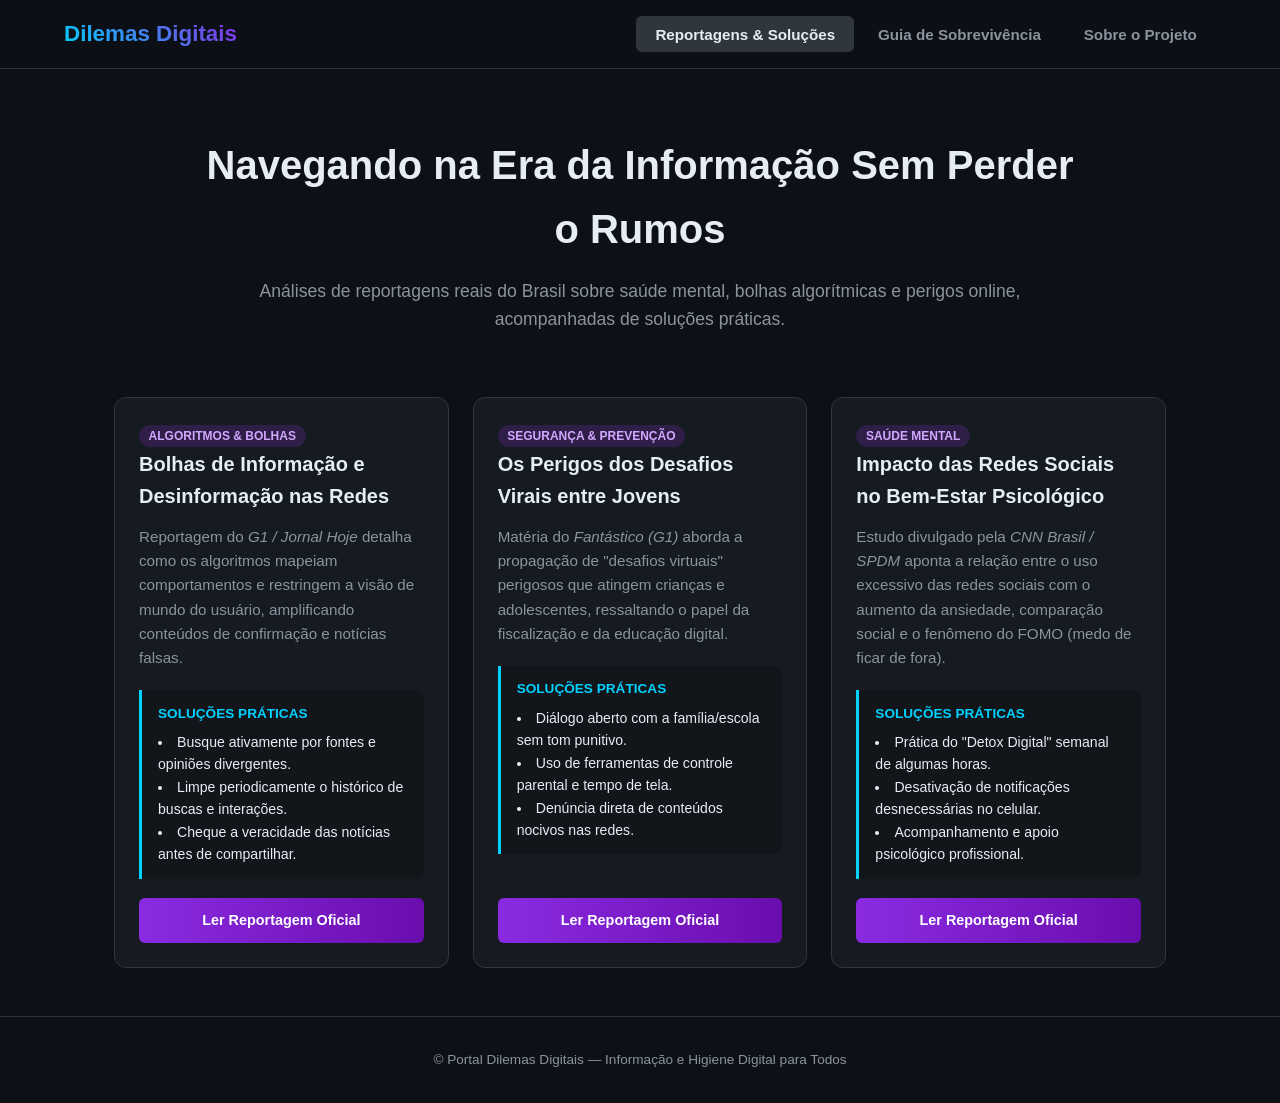
==== commit 1048b905: "kkkkkk" ====
--- a/index.html
+++ b/index.html
@@ -3,169 +3,358 @@
 <head>
     <meta charset="UTF-8">
     <meta name="viewport" content="width=device-width, initial-scale=1.0">
-    <title>Dilemas Digitais | O Impacto da Tecnologia no Brasil</title>
-    <link rel="stylesheet" href="style.css">
-    <link rel="preconnect" href="https://fonts.googleapis.com">
-    <link rel="preconnect" href="https://fonts.gstatic.com" crossorigin>
-    <link href="https://fonts.googleapis.com/css2?family=Inter:wght@300;400;600;800&family=Space+Grotesk:wght@500;700&display=swap" rel="stylesheet">
+    <title>Dilemas Digitais: Conectividade e Consciência</title>
+    <style>
+        /* CSS RESET E VARIÁVEIS GLORAIS */
+        :root {
+            --bg-color: #0d1117;
+            --card-bg: #161b22;
+            --text-color: #e6edf3;
+            --text-muted: #8b949e;
+            --accent-purple: #8a2be2;
+            --accent-blue: #00d2ff;
+            --border-color: #30363d;
+            --transition: all 0.3s ease;
+        }
+
+        * {
+            margin: 0;
+            padding: 0;
+            box-sizing: border-box;
+            font-family: 'Segoe UI', Tahoma, Geneva, Verdana, sans-serif;
+        }
+
+        body {
+            background-color: var(--bg-color);
+            color: var(--text-color);
+            line-height: 1.6;
+        }
+
+        /* NAVEGAÇÃO / HEADER */
+        header {
+            position: sticky;
+            top: 0;
+            background-color: rgba(13, 17, 23, 0.95);
+            backdrop-filter: blur(10px);
+            border-bottom: 1px solid var(--border-color);
+            padding: 1rem 5%;
+            display: flex;
+            justify-content: space-between;
+            align-items: center;
+            z-index: 1000;
+        }
+
+        .logo {
+            font-size: 1.4rem;
+            font-weight: 700;
+            background: linear-gradient(45deg, var(--accent-blue), var(--accent-purple));
+            -webkit-background-clip: text;
+            -webkit-text-fill-color: transparent;
+        }
+
+        nav button {
+            background: transparent;
+            border: none;
+            color: var(--text-muted);
+            padding: 0.6rem 1.2rem;
+            font-size: 0.95rem;
+            font-weight: 600;
+            cursor: pointer;
+            border-radius: 6px;
+            transition: var(--transition);
+        }
+
+        nav button:hover, nav button.active {
+            color: var(--text-color);
+            background-color: var(--border-color);
+        }
+
+        /* HERO SECTION */
+        .hero {
+            text-align: center;
+            padding: 4rem 1rem 2rem;
+            max-width: 900px;
+            margin: 0 auto;
+        }
+
+        .hero h1 {
+            font-size: 2.5rem;
+            margin-bottom: 1rem;
+        }
+
+        .hero p {
+            color: var(--text-muted);
+            font-size: 1.1rem;
+        }
+
+        /* CONTEÚDO PRINCIPAL */
+        main {
+            max-width: 1100px;
+            margin: 2rem auto;
+            padding: 0 1.5rem;
+        }
+
+        .tab-content {
+            display: none;
+            animation: fadeIn 0.4s ease-in-out;
+        }
+
+        .tab-content.active {
+            display: block;
+        }
+
+        @keyframes fadeIn {
+            from { opacity: 0; transform: translateY(10px); }
+            to { opacity: 1; transform: translateY(0); }
+        }
+
+        /* CARDS DE REPORTAGENS E SOLUÇÕES */
+        .grid {
+            display: grid;
+            grid-template-columns: repeat(auto-fit, minmax(320px, 1fr));
+            gap: 1.5rem;
+        }
+
+        .card {
+            background-color: var(--card-bg);
+            border: 1px solid var(--border-color);
+            border-radius: 12px;
+            padding: 1.5rem;
+            display: flex;
+            flex-direction: column;
+            justify-content: space-between;
+            transition: var(--transition);
+        }
+
+        .card:hover {
+            border-color: var(--accent-blue);
+            transform: translateY(-4px);
+        }
+
+        .tag {
+            align-self: flex-start;
+            background: rgba(138, 43, 226, 0.2);
+            color: #d2a8ff;
+            padding: 0.25rem 0.6rem;
+            border-radius: 20px;
+            font-size: 0.75rem;
+            font-weight: bold;
+            margin-bottom: 0.8rem;
+            text-transform: uppercase;
+        }
+
+        .card h2 {
+            font-size: 1.25rem;
+            margin-bottom: 0.8rem;
+        }
+
+        .card p {
+            color: var(--text-muted);
+            font-size: 0.95rem;
+            margin-bottom: 1.2rem;
+        }
+
+        .solutions-list {
+            background-color: rgba(0, 0, 0, 0.2);
+            border-left: 3px solid var(--accent-blue);
+            padding: 0.8rem 1rem;
+            border-radius: 0 8px 8px 0;
+            margin-bottom: 1.2rem;
+        }
+
+        .solutions-list h4 {
+            font-size: 0.85rem;
+            color: var(--accent-blue);
+            text-transform: uppercase;
+            margin-bottom: 0.4rem;
+        }
+
+        .solutions-list ul {
+            list-style-position: inside;
+            font-size: 0.88rem;
+            color: var(--text-color);
+        }
+
+        .btn-link {
+            display: inline-block;
+            text-align: center;
+            background: linear-gradient(90deg, var(--accent-purple), #6a0dad);
+            color: #fff;
+            text-decoration: none;
+            padding: 0.7rem 1.2rem;
+            border-radius: 6px;
+            font-size: 0.9rem;
+            font-weight: 600;
+            transition: var(--transition);
+        }
+
+        .btn-link:hover {
+            opacity: 0.9;
+        }
+
+        /* GUIA PRÁTICO */
+        .guide-box {
+            background: var(--card-bg);
+            border: 1px solid var(--border-color);
+            padding: 2rem;
+            border-radius: 12px;
+        }
+
+        .guide-box h3 {
+            margin-bottom: 1rem;
+            color: var(--accent-blue);
+        }
+
+        .guide-box ol {
+            padding-left: 1.2rem;
+            margin-bottom: 1.5rem;
+        }
+
+        .guide-box li {
+            margin-bottom: 0.8rem;
+        }
+
+        /* RODAPÉ */
+        footer {
+            text-align: center;
+            padding: 2rem;
+            border-top: 1px solid var(--border-color);
+            color: var(--text-muted);
+            font-size: 0.85rem;
+            margin-top: 3rem;
+        }
+
+        /* RESPONSIVIDADE */
+        @media (max-width: 600px) {
+            header {
+                flex-direction: column;
+                gap: 1rem;
+            }
+            .hero h1 {
+                font-size: 1.8rem;
+            }
+        }
+    </style>
 </head>
 <body>
 
-    <header class="header">
-        <div class="container nav-container">
-            <a href="#" class="logo">DILEMAS<span>DIGITAIS</span></a>
-            <nav>
-                <ul class="nav-links">
-                    <li><a href="#destaque">Destaque</a></li>
-                    <li><a href="#reportagens">Reportagens</a></li>
-                    <li><a href="#dados">O Brasil em Dados</a></li>
-                    <li><a href="#sobre">Sobre</a></li>
-                </ul>
-            </nav>
-        </div>
+    <header>
+        <div class="logo">Dilemas Digitais</div>
+        <nav>
+            <button class="nav-btn active" onclick="switchTab('reportagens', this)">Reportagens & Soluções</button>
+            <button class="nav-btn" onclick="switchTab('guia', this)">Guia de Sobrevivência</button>
+            <button class="nav-btn" onclick="switchTab('sobre', this)">Sobre o Projeto</button>
+        </nav>
     </header>
 
-    <section id="destaque" class="hero">
-        <div class="container hero-content">
-            <span class="badge">Especial Brasil</span>
-            <h1>Analgésicos Emocionais: Como o Algoritmo Molda a Saúde Mental dos Jovens Brasileiros</h1>
-            <p>Com uma média de 9 horas diárias conectados, o Brasil lidera o ranking de tempo de tela na América Latina. O preço? Uma epidemia silenciosa de ansiedade e dependência digital.</p>
-            <a href="#" class="btn-main">Ler Reportagem Completa</a>
-        </div>
+    <section class="hero">
+        <h1>Navegando na Era da Informação Sem Perder o Rumos</h1>
+        <p>Análises de reportagens reais do Brasil sobre saúde mental, bolhas algorítmicas e perigos online, acompanhadas de soluções práticas.</p>
     </section>
 
-    <section id="reportagens" class="articles-section container">
-        <h2 class="section-title">Investigações & Reportagens</h2>
-        <div class="grid-articles">
-
-            <article class="card">
-                <div class="card-tag">Desinformação</div>
-                <h3>O Mercado das Fake News em Anos Eleitorais no Brasil</h3>
-                <p>Como disparos em massa e redes de perfis falsos continuam desafiando a democracia e o Poder Judiciário brasileiro.</p>
-                <a href="#" class="read-more">Ler matéria &rarr;</a>
-            </article>
-
-            <article class="card">
-                <div class="card-tag">Trabalho & Futuro</div>
-                <h3>Uberização e Precarização: A Rotina dos Entregadores de App</h3>
-                <p>Milhares de brasileiros dependem dos algoritmos para comer. Mas quem protege os trabalhadores da 'economia gig'?</p>
-                <a href="#" class="read-more">Ler matéria &rarr;</a>
-            </article>
-
-            <article class="card">
-                <div class="card-tag">Privacidade</div>
-                <h3>Vazamento de Dados e a LGPD: O Brasil está Seguro?</h3>
-                <p>Mesmo com a Lei Geral de Proteção de Dados, megavazamentos continuam expondo milhões de CPF e chaves Pix.</p>
-                <a href="#" class="read-more">Ler matéria &rarr;</a>
-            </article>
-
-            <article class="card">
-                <div class="card-tag">Inteligência Artificial</div>
-                <h3>Deepfakes no Acolhimento Escolar: O Novo Bullying Digital</h3>
-                <p>O uso não autorizado de IA para manipulação de imagens assusta pais, alunos e educadores pelo país.</p>
-                <a href="#" class="read-more">Ler matéria &rarr;</a>
-            </article>
-
-        </div>
-    </section>
-
-    <section id="dados" class="stats-section">
-        <div class="container grid-stats">
-            <div class="stat-box">
-                <h2>1º Lugar</h2>
-                <p>Brasil é um dos países que mais consomem redes sociais no mundo.</p>
+    <main>
+        
+        <section id="reportagens" class="tab-content active">
+            <div class="grid">
+                
+                <article class="card">
+                    <div>
+                        <span class="tag">Algoritmos & Bolhas</span>
+                        <h2>Bolhas de Informação e Desinformação nas Redes</h2>
+                        <p>Reportagem do <i>G1 / Jornal Hoje</i> detalha como os algoritmos mapeiam comportamentos e restringem a visão de mundo do usuário, amplificando conteúdos de confirmação e notícias falsas.</p>
+                        
+                        <div class="solutions-list">
+                            <h4>Soluções Práticas</h4>
+                            <ul>
+                                <li>Busque ativamente por fontes e opiniões divergentes.</li>
+                                <li>Limpe periodicamente o histórico de buscas e interações.</li>
+                                <li>Cheque a veracidade das notícias antes de compartilhar.</li>
+                            </ul>
+                        </div>
+                    </div>
+                    <a href="https://g1.globo.com/jornal-hoje/noticia/2026/08/18/como-algoritmos-criam-bolhas-de-informacao-reforcam-o-que-voce-ja-pensa-e-ameacam-a-democracia-saiba-como-fugir-delas.ghtml" target="_blank" class="btn-link">Ler Reportagem Oficial</a>
+                </article>
+
+                <article class="card">
+                    <div>
+                        <span class="tag">Segurança & Prevenção</span>
+                        <h2>Os Perigos dos Desafios Virais entre Jovens</h2>
+                        <p>Matéria do <i>Fantástico (G1)</i> aborda a propagação de "desafios virtuais" perigosos que atingem crianças e adolescentes, ressaltando o papel da fiscalização e da educação digital.</p>
+                        
+                        <div class="solutions-list">
+                            <h4>Soluções Práticas</h4>
+                            <ul>
+                                <li>Diálogo aberto com a família/escola sem tom punitivo.</li>
+                                <li>Uso de ferramentas de controle parental e tempo de tela.</li>
+                                <li>Denúncia direta de conteúdos nocivos nas redes.</li>
+                            </ul>
+                        </div>
+                    </div>
+                    <a href="https://g1.globo.com/fantastico/noticia/2025/04/20/desafios-online-perigo-para-as-criancas-e-adolescentes-nas-redes.ghtml" target="_blank" class="btn-link">Ler Reportagem Oficial</a>
+                </article>
+
+                <article class="card">
+                    <div>
+                        <span class="tag">Saúde Mental</span>
+                        <h2>Impacto das Redes Sociais no Bem-Estar Psicológico</h2>
+                        <p>Estudo divulgado pela <i>CNN Brasil / SPDM</i> aponta a relação entre o uso excessivo das redes sociais com o aumento da ansiedade, comparação social e o fenômeno do FOMO (medo de ficar de fora).</p>
+                        
+                        <div class="solutions-list">
+                            <h4>Soluções Práticas</h4>
+                            <ul>
+                                <li>Prática do "Detox Digital" semanal de algumas horas.</li>
+                                <li>Desativação de notificações desnecessárias no celular.</li>
+                                <li>Acompanhamento e apoio psicológico profissional.</li>
+                            </ul>
+                        </div>
+                    </div>
+                    <a href="https://www.cnnbrasil.com.br/saude/redes-sociais-ampliam-desinformacao-sobre-saude-mental-aponta-estudo/" target="_blank" class="btn-link">Ler Reportagem Oficial</a>
+                </article>
+
             </div>
-            <div class="stat-box">
-                <h2>81%</h2>
-                <p>Da população brasileira usa a internet diariamente (fonte: Cetic.br).</p>
+        </section>
+
+        <section id="guia" class="tab-content">
+            <div class="guide-box">
+                <h3>Passo a Passo para uma Higiene Digital</h3>
+                <ol>
+                    <li><strong>Auditoria de Seguidos:</strong> Deixe de seguir contas que provocam gatilhos de ansiedade, inferioridade ou raiva.</li>
+                    <li><strong>Limitação de Notificações:</strong> Mantenha ativas apenas as notificações essenciais (mensagens diretas de pessoas importantes).</li>
+                    <li><strong>Criação de Zonas Livres de Telas:</strong> Estabeleça horários (como refeições e 1 hora antes de dormir) em que os aparelhos ficam longe do alcance.</li>
+                    <li><strong>Verificação em 3 Passos:</strong> Antes de repassar uma informação, verifique a data, quem publicou e se outros portais confiáveis noticiaram o assunto.</li>
+                </ol>
             </div>
-            <div class="stat-box">
-                <h2>+100 Mi</h2>
-                <p>De brasileiros já tiveram dados expostos em vazamentos digitais.</p>
+        </section>
+
+        <section id="sobre" class="tab-content">
+            <div class="guide-box">
+                <h3>Sobre a Iniciativa</h3>
+                <p>Este portal foi desenvolvido para catalogar, conscientizar e oferecer direcionamentos claros sobre os principais dilemas da era digital vividos no cenário brasileiro.</p>
+                <br>
+                <p>O objetivo é unir a análise de fatos reais à apresentação de soluções práticas e acessíveis a todos os usuários da rede.</p>
             </div>
-        </div>
-    </section>
-
-    <footer class="footer">
-        <div class="container footer-content">
-            <p>&copy; 2026 Dilemas Digitais. Jornalismo independente sobre o impacto da tecnologia.</p>
-        </div>
-        <!-- Seção de Soluções e Caminhos -->
-    <section id="solucoes" class="solutions-section container">
-        <h2 class="section-title">Caminhos e Soluções: Como Virar o Jogo?</h2>
-        <p class="section-subtitle">Enfrentar os dilemas digitais no Brasil exige um esforço conjunto entre cidadãos, educadores e regulação.</p>
-        
-        <div class="grid-solutions">
-            
-            <!-- Bloco 1 -->
-            <div class="solution-box">
-                <div class="icon-wrap">🧠</div>
-                <h3>Higiene Digital Individual</h3>
-                <p>Configurar limites de tempo de tela diretamente no sistema operacional do celular, desativar notificações não essenciais e estabelecer "zonas livres de tecnologia" em casa (como o quarto antes de dormir) reduzem drasticamente os picos de dopamina e ansiedade gerados pelos algoritmos.</p>
-            </div>
-
-            <!-- Bloco 2 -->
-            <div class="solution-box">
-                <div class="icon-wrap">🏫</div>
-                <h3>Educação Midiática nas Escolas</h3>
-                <p>Incluir letramento digital e educação midiática nos currículos escolares de forma crítica. Ensinar jovens e adultos a checarem fontes antes de compartilhar mensagens, reconhecerem imagens geradas por Inteligência Artificial (Deepfakes) e entenderem o valor dos seus próprios dados pessoais.</p>
-            </div>
-
-            <!-- Bloco 3 -->
-            <div class="solution-box">
-                <div class="icon-wrap">⚖️</div>
-                <h3>Fortalecimento de Leis e Direitos</h3>
-                <p>Garantir o cumprimento rigoroso da LGPD pelas empresas, exigir maior transparência dos algoritmos das grandes plataformas e discutir legislações justas que deem garantias de previdência e segurança aos trabalhadores que dependem de aplicativos.</p>
-            </div>
-
-        </div>
-    </section>
+        </section>
+
+    </main>
+
+    <footer>
+        <p>&copy; Portal Dilemas Digitais — Informação e Higiene Digital para Todos</p>
     </footer>
-<section id="reportagens" class="articles-section container">
-        <h2 class="section-title">Investigações & Reportagens</h2>
-        <div class="grid-articles">
-
-            <article class="card">
-                <div class="card-tag">Desinformação</div>
-                <h3>O Mercado das Fake News em Anos Eleitorais no Brasil</h3>
-                <p>Como disparos em massa e redes de perfis falsos continuam desafiando a democracia e o Poder Judiciário brasileiro.</p>
-                <a href="#" class="read-more" data-article="fakenews">Ler matéria &rarr;</a>
-            </article>
-
-            <article class="card">
-                <div class="card-tag">Trabalho & Futuro</div>
-                <h3>Uberização e Precarização: A Rotina dos Entregadores de App</h3>
-                <p>Milhares de brasileiros dependem dos algoritmos para comer. Mas quem protege os trabalhadores da 'economia gig'?</p>
-                <a href="#" class="read-more" data-article="uberizacao">Ler matéria &rarr;</a>
-            </article>
-
-            <article class="card">
-                <div class="card-tag">Privacidade</div>
-                <h3>Vazamento de Dados e a LGPD: O Brasil está Seguro?</h3>
-                <p>Mesmo com a Lei Geral de Proteção de Dados, megavazamentos continuam expondo milhões de CPF e chaves Pix.</p>
-                <a href="#" class="read-more" data-article="lgpd">Ler matéria &rarr;</a>
-            </article>
-
-            <article class="card">
-                <div class="card-tag">Inteligência Artificial</div>
-                <h3>Deepfakes no Ambiente Escolar: O Novo Bullying Digital</h3>
-                <p>O uso não autorizado de IA para manipulação de imagens assusta pais, alunos e educadores pelo país.</p>
-                <a href="#" class="read-more" data-article="deepfakes">Ler matéria &rarr;</a>
-            </article>
-
-        </div>
-    </section>
-
-    <!-- ESTRUTURA DO MODAL (Insira logo antes da tag de fechamento </body>) -->
-    <div id="article-modal" class="modal">
-        <div class="modal-content">
-            <span class="close-modal">&times;</span>
-            <div class="modal-tag" id="modal-tag">TAG</div>
-            <h2 id="modal-title" class="modal-title">Título da Matéria</h2>
-            <div id="modal-body" class="modal-body">
-                <!-- O conteúdo expandido será injetado aqui pelo JavaScript -->
-            </div>
-        </div>
-    </div>
+
+    <script>
+        function switchTab(tabId, element) {
+            // Oculta todas as seções
+            const contents = document.querySelectorAll('.tab-content');
+            contents.forEach(content => content.classList.remove('active'));
+
+            // Remove a classe 'active' de todos os botões
+            const buttons = document.querySelectorAll('.nav-btn');
+            buttons.forEach(btn => btn.classList.remove('active'));
+
+            // Exibe a seção selecionada e ativa o botão correto
+            document.getElementById(tabId).classList.add('active');
+            element.classList.add('active');
+        }
+    </script>
 </body>
 </html>
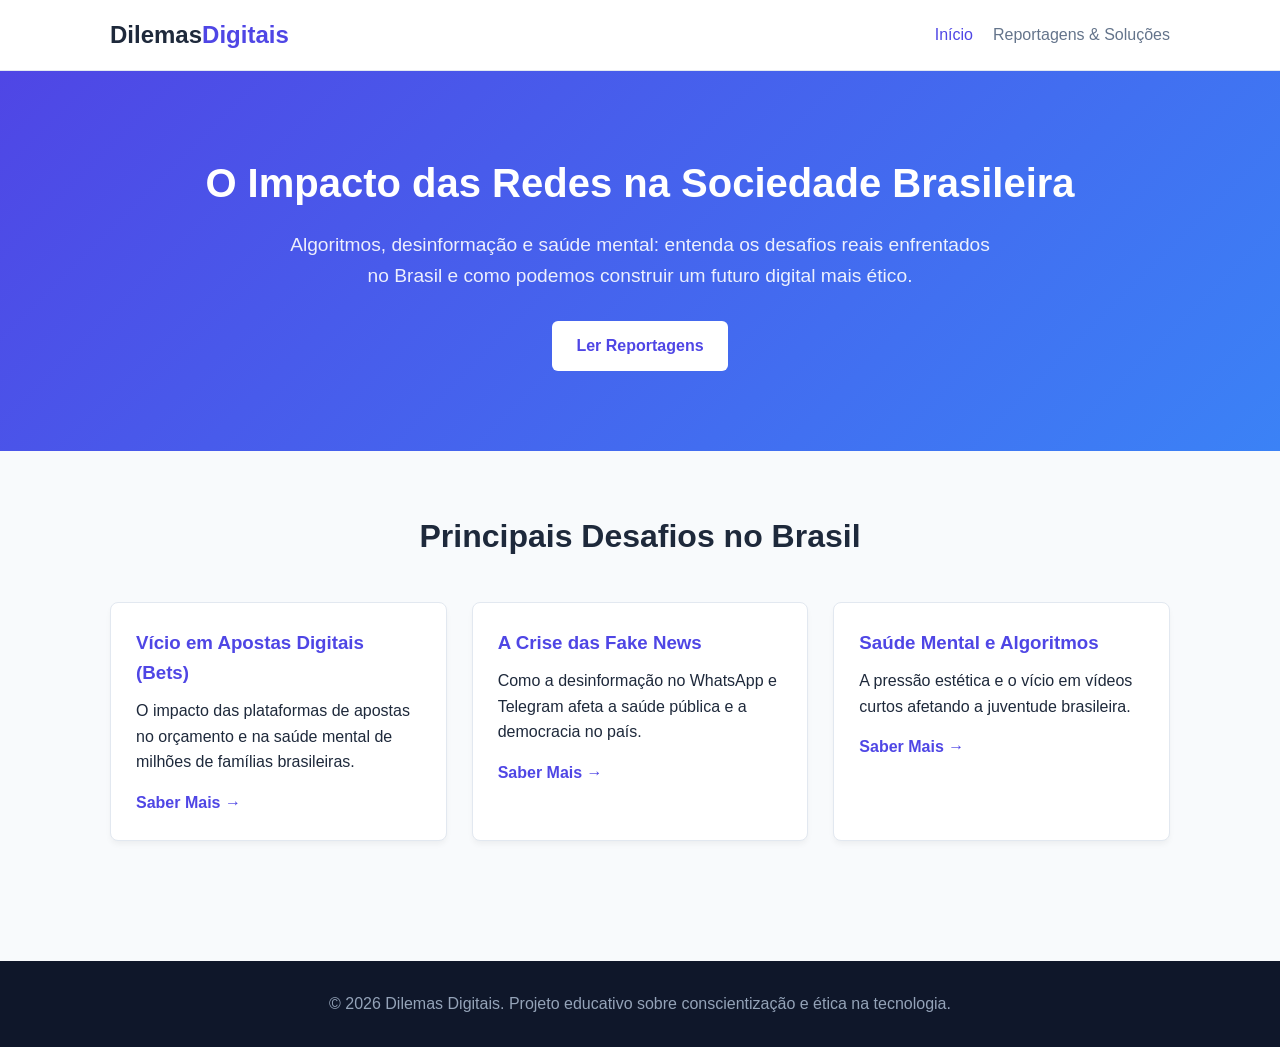
==== commit 61d919b7: "1" ====
--- a/index.html
+++ b/index.html
@@ -3,358 +3,61 @@
 <head>
     <meta charset="UTF-8">
     <meta name="viewport" content="width=device-width, initial-scale=1.0">
-    <title>Dilemas Digitais: Conectividade e Consciência</title>
-    <style>
-        /* CSS RESET E VARIÁVEIS GLORAIS */
-        :root {
-            --bg-color: #0d1117;
-            --card-bg: #161b22;
-            --text-color: #e6edf3;
-            --text-muted: #8b949e;
-            --accent-purple: #8a2be2;
-            --accent-blue: #00d2ff;
-            --border-color: #30363d;
-            --transition: all 0.3s ease;
-        }
-
-        * {
-            margin: 0;
-            padding: 0;
-            box-sizing: border-box;
-            font-family: 'Segoe UI', Tahoma, Geneva, Verdana, sans-serif;
-        }
-
-        body {
-            background-color: var(--bg-color);
-            color: var(--text-color);
-            line-height: 1.6;
-        }
-
-        /* NAVEGAÇÃO / HEADER */
-        header {
-            position: sticky;
-            top: 0;
-            background-color: rgba(13, 17, 23, 0.95);
-            backdrop-filter: blur(10px);
-            border-bottom: 1px solid var(--border-color);
-            padding: 1rem 5%;
-            display: flex;
-            justify-content: space-between;
-            align-items: center;
-            z-index: 1000;
-        }
-
-        .logo {
-            font-size: 1.4rem;
-            font-weight: 700;
-            background: linear-gradient(45deg, var(--accent-blue), var(--accent-purple));
-            -webkit-background-clip: text;
-            -webkit-text-fill-color: transparent;
-        }
-
-        nav button {
-            background: transparent;
-            border: none;
-            color: var(--text-muted);
-            padding: 0.6rem 1.2rem;
-            font-size: 0.95rem;
-            font-weight: 600;
-            cursor: pointer;
-            border-radius: 6px;
-            transition: var(--transition);
-        }
-
-        nav button:hover, nav button.active {
-            color: var(--text-color);
-            background-color: var(--border-color);
-        }
-
-        /* HERO SECTION */
-        .hero {
-            text-align: center;
-            padding: 4rem 1rem 2rem;
-            max-width: 900px;
-            margin: 0 auto;
-        }
-
-        .hero h1 {
-            font-size: 2.5rem;
-            margin-bottom: 1rem;
-        }
-
-        .hero p {
-            color: var(--text-muted);
-            font-size: 1.1rem;
-        }
-
-        /* CONTEÚDO PRINCIPAL */
-        main {
-            max-width: 1100px;
-            margin: 2rem auto;
-            padding: 0 1.5rem;
-        }
-
-        .tab-content {
-            display: none;
-            animation: fadeIn 0.4s ease-in-out;
-        }
-
-        .tab-content.active {
-            display: block;
-        }
-
-        @keyframes fadeIn {
-            from { opacity: 0; transform: translateY(10px); }
-            to { opacity: 1; transform: translateY(0); }
-        }
-
-        /* CARDS DE REPORTAGENS E SOLUÇÕES */
-        .grid {
-            display: grid;
-            grid-template-columns: repeat(auto-fit, minmax(320px, 1fr));
-            gap: 1.5rem;
-        }
-
-        .card {
-            background-color: var(--card-bg);
-            border: 1px solid var(--border-color);
-            border-radius: 12px;
-            padding: 1.5rem;
-            display: flex;
-            flex-direction: column;
-            justify-content: space-between;
-            transition: var(--transition);
-        }
-
-        .card:hover {
-            border-color: var(--accent-blue);
-            transform: translateY(-4px);
-        }
-
-        .tag {
-            align-self: flex-start;
-            background: rgba(138, 43, 226, 0.2);
-            color: #d2a8ff;
-            padding: 0.25rem 0.6rem;
-            border-radius: 20px;
-            font-size: 0.75rem;
-            font-weight: bold;
-            margin-bottom: 0.8rem;
-            text-transform: uppercase;
-        }
-
-        .card h2 {
-            font-size: 1.25rem;
-            margin-bottom: 0.8rem;
-        }
-
-        .card p {
-            color: var(--text-muted);
-            font-size: 0.95rem;
-            margin-bottom: 1.2rem;
-        }
-
-        .solutions-list {
-            background-color: rgba(0, 0, 0, 0.2);
-            border-left: 3px solid var(--accent-blue);
-            padding: 0.8rem 1rem;
-            border-radius: 0 8px 8px 0;
-            margin-bottom: 1.2rem;
-        }
-
-        .solutions-list h4 {
-            font-size: 0.85rem;
-            color: var(--accent-blue);
-            text-transform: uppercase;
-            margin-bottom: 0.4rem;
-        }
-
-        .solutions-list ul {
-            list-style-position: inside;
-            font-size: 0.88rem;
-            color: var(--text-color);
-        }
-
-        .btn-link {
-            display: inline-block;
-            text-align: center;
-            background: linear-gradient(90deg, var(--accent-purple), #6a0dad);
-            color: #fff;
-            text-decoration: none;
-            padding: 0.7rem 1.2rem;
-            border-radius: 6px;
-            font-size: 0.9rem;
-            font-weight: 600;
-            transition: var(--transition);
-        }
-
-        .btn-link:hover {
-            opacity: 0.9;
-        }
-
-        /* GUIA PRÁTICO */
-        .guide-box {
-            background: var(--card-bg);
-            border: 1px solid var(--border-color);
-            padding: 2rem;
-            border-radius: 12px;
-        }
-
-        .guide-box h3 {
-            margin-bottom: 1rem;
-            color: var(--accent-blue);
-        }
-
-        .guide-box ol {
-            padding-left: 1.2rem;
-            margin-bottom: 1.5rem;
-        }
-
-        .guide-box li {
-            margin-bottom: 0.8rem;
-        }
-
-        /* RODAPÉ */
-        footer {
-            text-align: center;
-            padding: 2rem;
-            border-top: 1px solid var(--border-color);
-            color: var(--text-muted);
-            font-size: 0.85rem;
-            margin-top: 3rem;
-        }
-
-        /* RESPONSIVIDADE */
-        @media (max-width: 600px) {
-            header {
-                flex-direction: column;
-                gap: 1rem;
-            }
-            .hero h1 {
-                font-size: 1.8rem;
-            }
-        }
-    </style>
+    <title>Dilemas Digitais - Tecnologia e Sociedade no Brasil</title>
+    <link rel="stylesheet" href="style.css">
 </head>
 <body>
 
-    <header>
-        <div class="logo">Dilemas Digitais</div>
-        <nav>
-            <button class="nav-btn active" onclick="switchTab('reportagens', this)">Reportagens & Soluções</button>
-            <button class="nav-btn" onclick="switchTab('guia', this)">Guia de Sobrevivência</button>
-            <button class="nav-btn" onclick="switchTab('sobre', this)">Sobre o Projeto</button>
-        </nav>
+    <header class="header">
+        <div class="container navbar">
+            <h1 class="logo">Dilemas<span>Digitais</span></h1>
+            <nav>
+                <ul class="nav-links">
+                    <li><a href="index.html" class="active">Início</a></li>
+                    <li><a href="reportagem.html">Reportagens & Soluções</a></li>
+                </ul>
+            </nav>
+        </div>
     </header>
 
     <section class="hero">
-        <h1>Navegando na Era da Informação Sem Perder o Rumos</h1>
-        <p>Análises de reportagens reais do Brasil sobre saúde mental, bolhas algorítmicas e perigos online, acompanhadas de soluções práticas.</p>
+        <div class="container">
+            <h2>O Impacto das Redes na Sociedade Brasileira</h2>
+            <p>Algoritmos, desinformação e saúde mental: entenda os desafios reais enfrentados no Brasil e como podemos construir um futuro digital mais ético.</p>
+            <a href="reportagem.html" class="btn">Ler Reportagens</a>
+        </div>
     </section>
 
-    <main>
-        
-        <section id="reportagens" class="tab-content active">
-            <div class="grid">
-                
-                <article class="card">
-                    <div>
-                        <span class="tag">Algoritmos & Bolhas</span>
-                        <h2>Bolhas de Informação e Desinformação nas Redes</h2>
-                        <p>Reportagem do <i>G1 / Jornal Hoje</i> detalha como os algoritmos mapeiam comportamentos e restringem a visão de mundo do usuário, amplificando conteúdos de confirmação e notícias falsas.</p>
-                        
-                        <div class="solutions-list">
-                            <h4>Soluções Práticas</h4>
-                            <ul>
-                                <li>Busque ativamente por fontes e opiniões divergentes.</li>
-                                <li>Limpe periodicamente o histórico de buscas e interações.</li>
-                                <li>Cheque a veracidade das notícias antes de compartilhar.</li>
-                            </ul>
-                        </div>
-                    </div>
-                    <a href="https://g1.globo.com/jornal-hoje/noticia/2026/08/18/como-algoritmos-criam-bolhas-de-informacao-reforcam-o-que-voce-ja-pensa-e-ameacam-a-democracia-saiba-como-fugir-delas.ghtml" target="_blank" class="btn-link">Ler Reportagem Oficial</a>
-                </article>
+    <main class="container content-section">
+        <h2 class="section-title">Principais Desafios no Brasil</h2>
+        <div class="cards-grid">
+            
+            <article class="card">
+                <h3>Vício em Apostas Digitais (Bets)</h3>
+                <p>O impacto das plataformas de apostas no orçamento e na saúde mental de milhões de famílias brasileiras.</p>
+                <a href="reportagem.html#bets" class="btn-secondary">Saber Mais →</a>
+            </article>
 
-                <article class="card">
-                    <div>
-                        <span class="tag">Segurança & Prevenção</span>
-                        <h2>Os Perigos dos Desafios Virais entre Jovens</h2>
-                        <p>Matéria do <i>Fantástico (G1)</i> aborda a propagação de "desafios virtuais" perigosos que atingem crianças e adolescentes, ressaltando o papel da fiscalização e da educação digital.</p>
-                        
-                        <div class="solutions-list">
-                            <h4>Soluções Práticas</h4>
-                            <ul>
-                                <li>Diálogo aberto com a família/escola sem tom punitivo.</li>
-                                <li>Uso de ferramentas de controle parental e tempo de tela.</li>
-                                <li>Denúncia direta de conteúdos nocivos nas redes.</li>
-                            </ul>
-                        </div>
-                    </div>
-                    <a href="https://g1.globo.com/fantastico/noticia/2025/04/20/desafios-online-perigo-para-as-criancas-e-adolescentes-nas-redes.ghtml" target="_blank" class="btn-link">Ler Reportagem Oficial</a>
-                </article>
+            <article class="card">
+                <h3>A Crise das Fake News</h3>
+                <p>Como a desinformação no WhatsApp e Telegram afeta a saúde pública e a democracia no país.</p>
+                <a href="reportagem.html#fakenews" class="btn-secondary">Saber Mais →</a>
+            </article>
 
-                <article class="card">
-                    <div>
-                        <span class="tag">Saúde Mental</span>
-                        <h2>Impacto das Redes Sociais no Bem-Estar Psicológico</h2>
-                        <p>Estudo divulgado pela <i>CNN Brasil / SPDM</i> aponta a relação entre o uso excessivo das redes sociais com o aumento da ansiedade, comparação social e o fenômeno do FOMO (medo de ficar de fora).</p>
-                        
-                        <div class="solutions-list">
-                            <h4>Soluções Práticas</h4>
-                            <ul>
-                                <li>Prática do "Detox Digital" semanal de algumas horas.</li>
-                                <li>Desativação de notificações desnecessárias no celular.</li>
-                                <li>Acompanhamento e apoio psicológico profissional.</li>
-                            </ul>
-                        </div>
-                    </div>
-                    <a href="https://www.cnnbrasil.com.br/saude/redes-sociais-ampliam-desinformacao-sobre-saude-mental-aponta-estudo/" target="_blank" class="btn-link">Ler Reportagem Oficial</a>
-                </article>
+            <article class="card">
+                <h3>Saúde Mental e Algoritmos</h3>
+                <p>A pressão estética e o vício em vídeos curtos afetando a juventude brasileira.</p>
+                <a href="reportagem.html#saudemental" class="btn-secondary">Saber Mais →</a>
+            </article>
 
-            </div>
-        </section>
-
-        <section id="guia" class="tab-content">
-            <div class="guide-box">
-                <h3>Passo a Passo para uma Higiene Digital</h3>
-                <ol>
-                    <li><strong>Auditoria de Seguidos:</strong> Deixe de seguir contas que provocam gatilhos de ansiedade, inferioridade ou raiva.</li>
-                    <li><strong>Limitação de Notificações:</strong> Mantenha ativas apenas as notificações essenciais (mensagens diretas de pessoas importantes).</li>
-                    <li><strong>Criação de Zonas Livres de Telas:</strong> Estabeleça horários (como refeições e 1 hora antes de dormir) em que os aparelhos ficam longe do alcance.</li>
-                    <li><strong>Verificação em 3 Passos:</strong> Antes de repassar uma informação, verifique a data, quem publicou e se outros portais confiáveis noticiaram o assunto.</li>
-                </ol>
-            </div>
-        </section>
-
-        <section id="sobre" class="tab-content">
-            <div class="guide-box">
-                <h3>Sobre a Iniciativa</h3>
-                <p>Este portal foi desenvolvido para catalogar, conscientizar e oferecer direcionamentos claros sobre os principais dilemas da era digital vividos no cenário brasileiro.</p>
-                <br>
-                <p>O objetivo é unir a análise de fatos reais à apresentação de soluções práticas e acessíveis a todos os usuários da rede.</p>
-            </div>
-        </section>
-
+        </div>
     </main>
 
-    <footer>
-        <p>&copy; Portal Dilemas Digitais — Informação e Higiene Digital para Todos</p>
+    <footer class="footer">
+        <div class="container">
+            <p>&copy; 2026 Dilemas Digitais. Projeto educativo sobre conscientização e ética na tecnologia.</p>
+        </div>
     </footer>
 
-    <script>
-        function switchTab(tabId, element) {
-            // Oculta todas as seções
-            const contents = document.querySelectorAll('.tab-content');
-            contents.forEach(content => content.classList.remove('active'));
-
-            // Remove a classe 'active' de todos os botões
-            const buttons = document.querySelectorAll('.nav-btn');
-            buttons.forEach(btn => btn.classList.remove('active'));
-
-            // Exibe a seção selecionada e ativa o botão correto
-            document.getElementById(tabId).classList.add('active');
-            element.classList.add('active');
-        }
-    </script>
 </body>
 </html>
--- a/style.css
+++ b/style.css
@@ -0,0 +1,243 @@
+/* --- RESET E VARIÁVEIS GLORAIS --- */
+:root {
+    --primary-color: #4f46e5;
+    --primary-hover: #4338ca;
+    --bg-color: #f8fafc;
+    --card-bg: #ffffff;
+    --text-color: #1e293b;
+    --text-muted: #64748b;
+    --accent-color: #10b981;
+    --border-color: #e2e8f0;
+}
+
+* {
+    margin: 0;
+    padding: 0;
+    box-sizing: border-box;
+    font-family: 'Segoe UI', Tahoma, Geneva, Verdana, sans-serif;
+}
+
+body {
+    background-color: var(--bg-color);
+    color: var(--text-color);
+    line-height: 1.6;
+}
+
+.container {
+    max-width: 1100px;
+    margin: 0 auto;
+    padding: 0 20px;
+}
+
+/* --- HEADER & NAVEGAÇÃO --- */
+.header {
+    background-color: var(--card-bg);
+    border-bottom: 1px solid var(--border-color);
+    position: sticky;
+    top: 0;
+    z-index: 100;
+}
+
+.navbar {
+    display: flex;
+    justify-content: space-between;
+    align-items: center;
+    height: 70px;
+}
+
+.logo {
+    font-size: 1.5rem;
+    color: var(--text-color);
+}
+
+.logo span {
+    color: var(--primary-color);
+}
+
+.nav-links {
+    display: flex;
+    list-style: none;
+    gap: 20px;
+}
+
+.nav-links a {
+    text-decoration: none;
+    color: var(--text-muted);
+    font-weight: 500;
+    transition: color 0.3s ease;
+}
+
+.nav-links a:hover,
+.nav-links a.active {
+    color: var(--primary-color);
+}
+
+/* --- HERO SECTION --- */
+.hero {
+    background: linear-gradient(135deg, #4f46e5 0%, #3b82f6 100%);
+    color: white;
+    padding: 80px 0;
+    text-align: center;
+}
+
+.hero h2 {
+    font-size: 2.5rem;
+    margin-bottom: 15px;
+}
+
+.hero p {
+    font-size: 1.2rem;
+    max-width: 700px;
+    margin: 0 auto 30px auto;
+    opacity: 0.9;
+}
+
+/* --- BOTÕES --- */
+.btn {
+    display: inline-block;
+    background-color: white;
+    color: var(--primary-color);
+    padding: 12px 24px;
+    border-radius: 6px;
+    text-decoration: none;
+    font-weight: bold;
+    transition: transform 0.2s ease, background-color 0.2s ease;
+}
+
+.btn:hover {
+    background-color: #f1f5f9;
+    transform: translateY(-2px);
+}
+
+.btn-secondary {
+    display: inline-block;
+    color: var(--primary-color);
+    text-decoration: none;
+    font-weight: 600;
+    margin-top: 15px;
+}
+
+.btn-secondary:hover {
+    text-decoration: underline;
+}
+
+/* --- GRID DE CARDS (INDEX) --- */
+.content-section {
+    padding: 60px 20px;
+}
+
+.section-title {
+    text-align: center;
+    font-size: 2rem;
+    margin-bottom: 40px;
+}
+
+.cards-grid {
+    display: grid;
+    grid-template-columns: repeat(auto-fit, minmax(300px, 1fr));
+    gap: 25px;
+}
+
+.card {
+    background: var(--card-bg);
+    padding: 25px;
+    border-radius: 8px;
+    border: 1px solid var(--border-color);
+    box-shadow: 0 4px 6px -1px rgba(0, 0, 0, 0.05);
+    transition: transform 0.2s ease;
+}
+
+.card:hover {
+    transform: translateY(-4px);
+}
+
+.card h3 {
+    margin-bottom: 10px;
+    color: var(--primary-color);
+}
+
+/* --- PÁGINA DE REPORTAGENS --- */
+.reportage-section {
+    padding: 40px 20px;
+}
+
+.reportage-card {
+    background: var(--card-bg);
+    border-radius: 8px;
+    border: 1px solid var(--border-color);
+    padding: 30px;
+    margin-bottom: 40px;
+    box-shadow: 0 4px 6px -1px rgba(0, 0, 0, 0.05);
+}
+
+.tag {
+    background-color: #e0e7ff;
+    color: var(--primary-color);
+    padding: 4px 12px;
+    border-radius: 20px;
+    font-size: 0.85rem;
+    font-weight: 600;
+    text-transform: uppercase;
+}
+
+.reportage-card h2 {
+    margin-top: 15px;
+    font-size: 1.8rem;
+}
+
+.meta {
+    color: var(--text-muted);
+    font-size: 0.9rem;
+    margin-bottom: 20px;
+}
+
+.body-text p {
+    margin-bottom: 15px;
+}
+
+.solution-box {
+    background-color: #ecfdf5;
+    border-left: 4px solid var(--accent-color);
+    padding: 20px;
+    border-radius: 4px;
+    margin-top: 25px;
+}
+
+.solution-box h3 {
+    color: #065f46;
+    margin-bottom: 10px;
+}
+
+.solution-box ul {
+    padding-left: 20px;
+}
+
+.solution-box li {
+    margin-bottom: 8px;
+}
+
+/* --- FOOTER --- */
+.footer {
+    background-color: #0f172a;
+    color: #94a3b8;
+    text-align: center;
+    padding: 30px 0;
+    margin-top: 60px;
+}
+
+/* --- RESPONSIVIDADE --- */
+@media (max-width: 768px) {
+    .navbar {
+        flex-direction: column;
+        height: auto;
+        padding: 15px 0;
+    }
+
+    .nav-links {
+        margin-top: 15px;
+    }
+
+    .hero h2 {
+        font-size: 1.8rem;
+    }
+}
